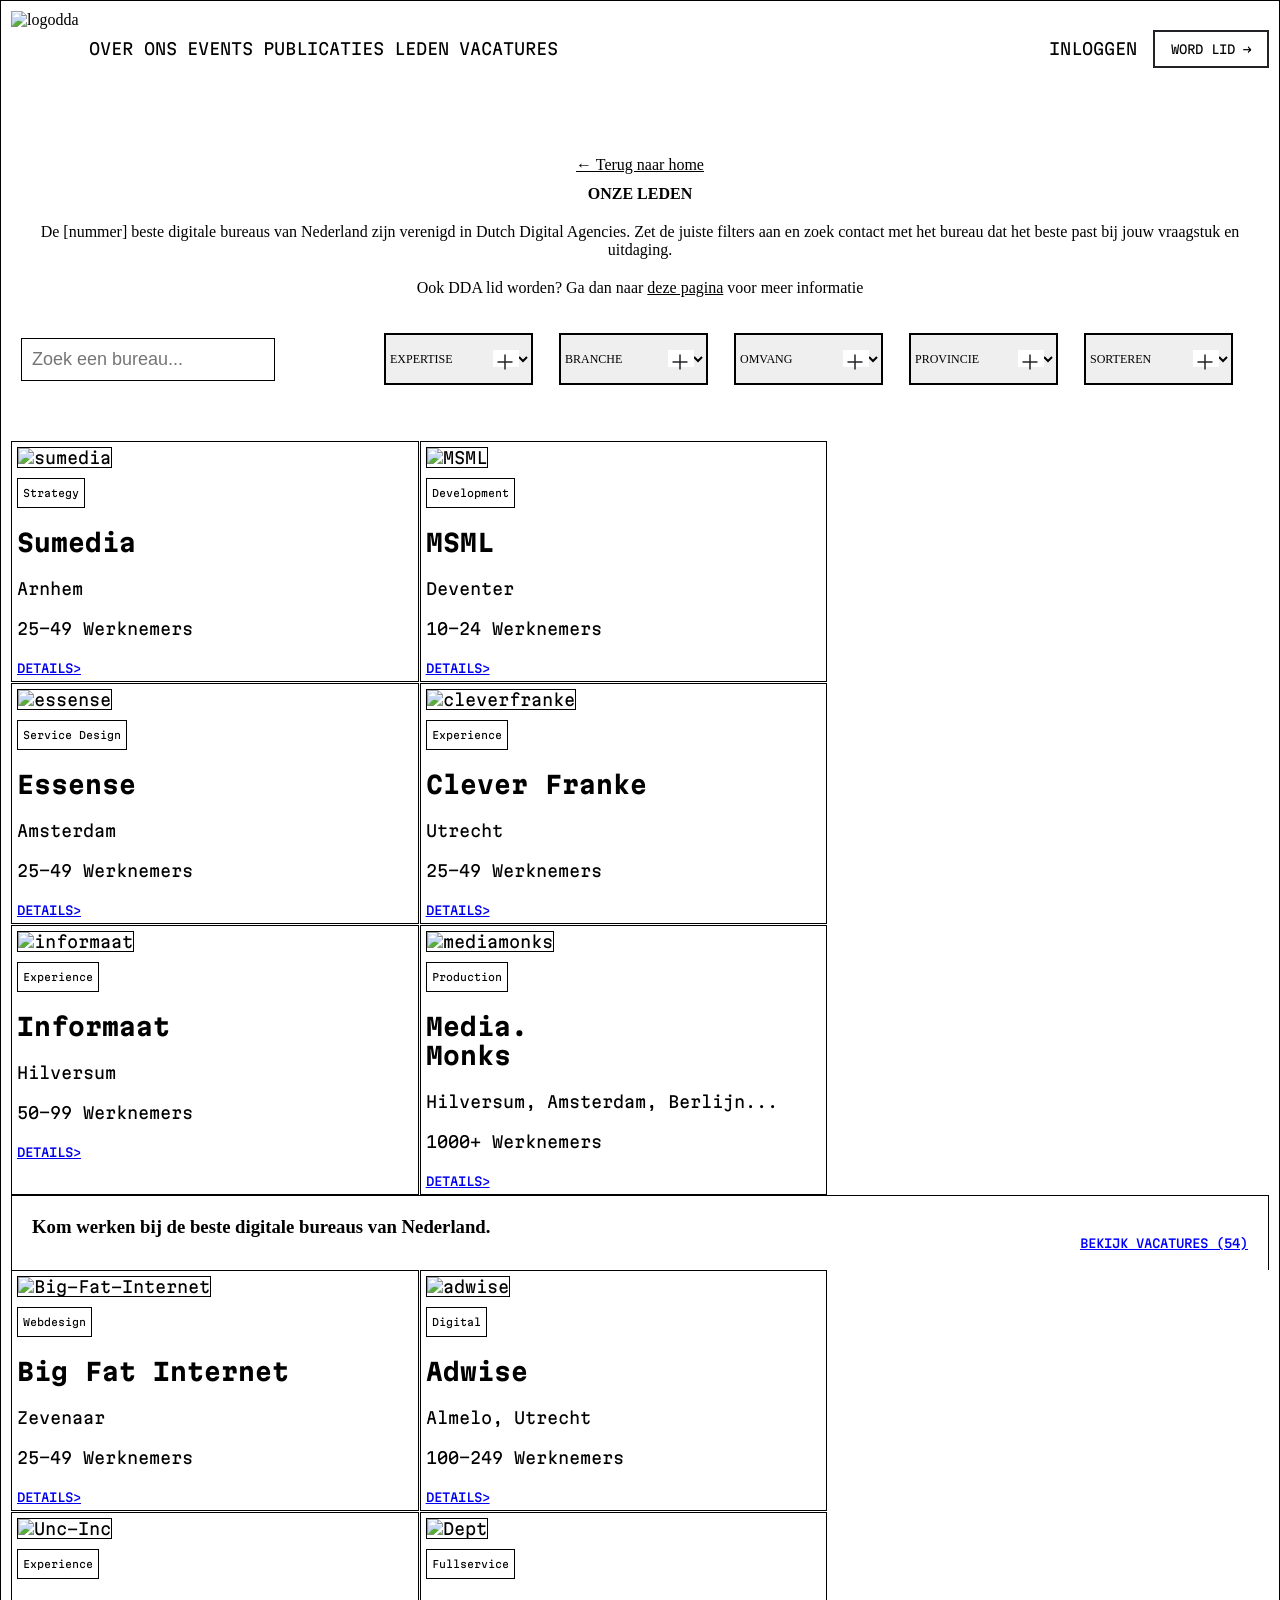
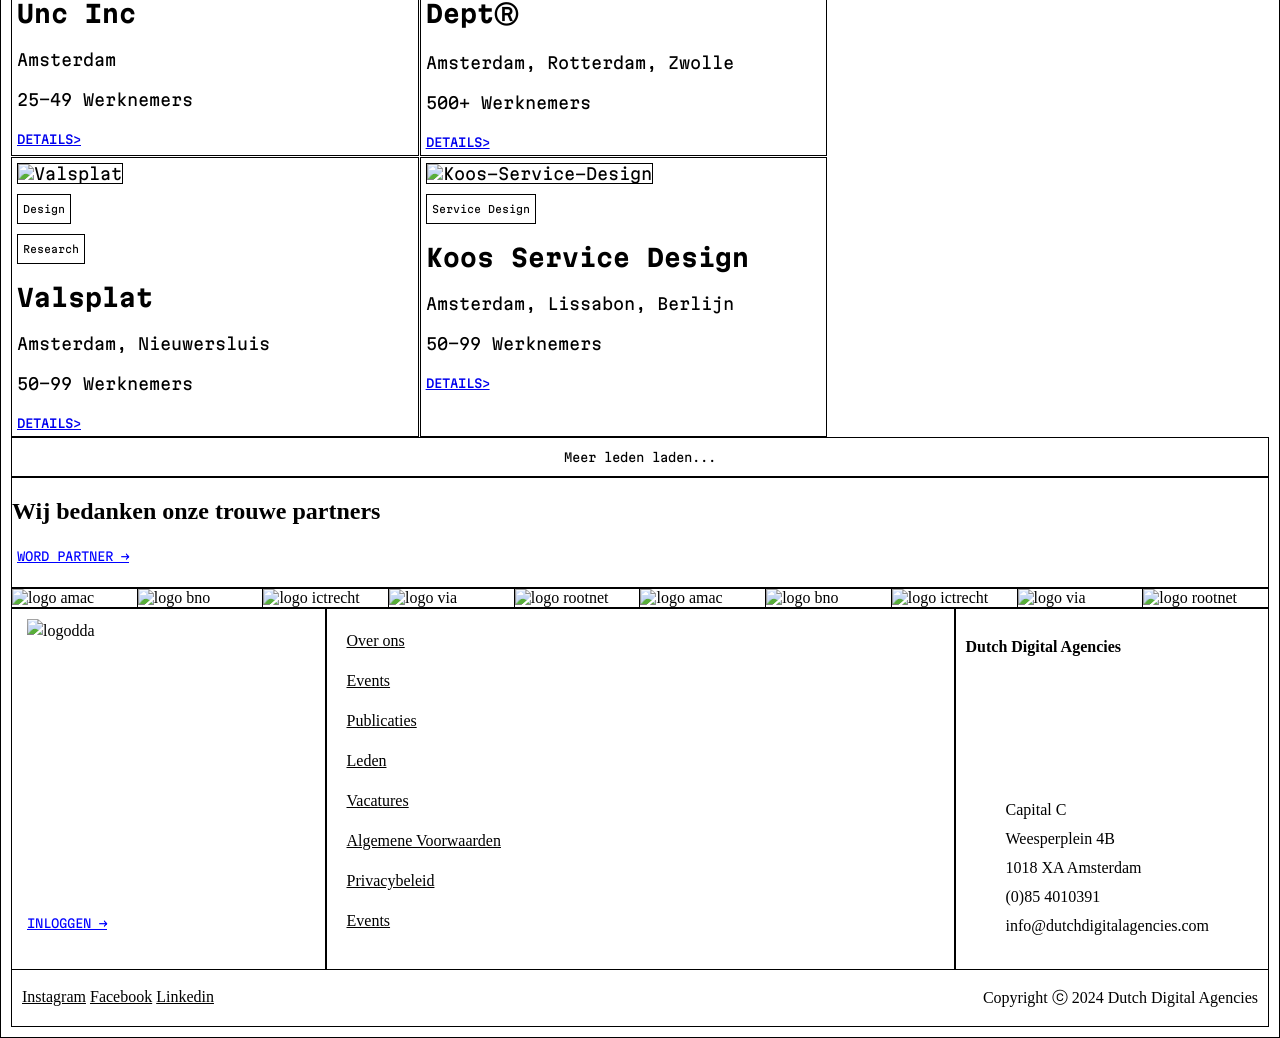
==== index.html @ 11b19205 "alles overzetten" ====
<!DOCTYPE html>
<html lang="nl">
    <head>
        <meta charset="UTF-8">
        <meta name="viewport" content="width=device-width, initial-scale=1.0">
        <title>Look and Feel</title>
        <link rel="preconnect" href="https://fonts.googleapis.com">
        <link rel="preconnect" href="https://fonts.gstatic.com" crossorigin>
        <link href="https://fonts.googleapis.com/css2?family=Archivo:ital,wght@0,100..900;1,100..900&display=swap" rel="stylesheet">    
        <link rel="preconnect" href="https://fonts.googleapis.com">
        <link rel="preconnect" href="https://fonts.gstatic.com" crossorigin>
        <link href="https://fonts.googleapis.com/css2?family=Archivo:ital,wght@0,100..900;1,100..900&family=Martian+Mono:wght@100..800&display=swap" rel="stylesheet">
        <link rel="stylesheet" href="https://renzowille.github.io/look-and-feel-styleguide/dda.css">
        <link rel="stylesheet" href="styles.css">
        <script src="script.js" defer></script>
    </head>
    <body>
        
    <header>
        <nav class="topnav">
            <img src="logodda.png" alt="logodda">
                
                <!-- Navigation links for desktop -->
            <div class="nav-links">
                <a href="#Over-ons">Over ons</a>
                <a href="#Events">Events</a>
                <a href="#Publicaties">Publicaties</a>
                <a class="active" href="#Leden">Leden</a>
                <a href="#Vacatures">Vacatures</a>
            </div>
        
                <!-- Right-side links for desktop -->
            <div class="right-links">
                <a href="#Inloggen">Inloggen</a>
                <button href="detail.html">Word lid &#8594;</button>
            </div>
        
                <!-- Hamburger icon for mobile -->
            <div class="hamburger" id="hamburger">
                &#9776; <!-- Hamburger icon -->
            </div>
        
                <!-- Mobile menu: all links (nav-links and right-links combined) -->
            <div class="mobile-menu" id="mobile-menu">
                <a href="#Over-ons">Over ons</a>
                <a href="#Events">Events</a>
                <a href="#Publicaties">Publicaties</a>
                <a class="active" href="#Leden">Leden</a>
                <a href="#Vacatures">Vacatures</a>
                <a href="#Inloggen">Inloggen</a>
                <a href="detail.html">Word lid</a>
            </div>
        </nav>
    </header>
                
    <header class="hero">
        <a href="Home" class="home">← Terug naar home</a>
        <h1>ONZE LEDEN</h1>
        <p>De [nummer] beste digitale bureaus van Nederland zijn verenigd in Dutch Digital Agencies. Zet de juiste filters aan en zoek contact met het bureau dat het beste past bij jouw vraagstuk en uitdaging.</p>
        <p>Ook DDA lid worden? Ga dan naar <a href="Word-lid">deze pagina</a> voor meer informatie</p>
    </header>

    <form class="filter">
      <input type="text" id="search-input" placeholder="Zoek een bureau..." onkeyup="filterItems()">
      <ul id="items-list">
        <li>
          <select class="filter-element">
            <option value="">Expertise</option>
            <option value="Design">Design</option>
            <option value="Research">Research</option>
            <option value="Research">Service Design</option>
            <option value="Research">Strategy</option>
            <option value="Research">HR</option>
            <option value="Research">Development</option>
            <option value="Research">Experience</option>
          </select>
          <span class="plus-sign">
            <svg width="24" height="24" viewBox="0 0 24 24" fill="none" xmlns="http://www.w3.org/2000/svg">
              <path d="M12 4.5L12 19.5" stroke="#222226" stroke-width="1.5" stroke-miterlimit="4.62023" stroke-linejoin="round"/>
              <path d="M19.5 12L4.5 12" stroke="#222226" stroke-width="1.5" stroke-miterlimit="4.62023" stroke-linejoin="round"/>
            </svg>
          </span>
        </li>


        <li>
          <select class="filter-element">
            <option value="">Branche</option>
            <option value="Design">Design</option>
            <option value="Research">Research</option>
          </select>
          <span class="plus-sign">
            <svg width="24" height="24" viewBox="0 0 24 24" fill="none" xmlns="http://www.w3.org/2000/svg">
              <path d="M12 4.5L12 19.5" stroke="#222226" stroke-width="1.5" stroke-miterlimit="4.62023" stroke-linejoin="round"/>
              <path d="M19.5 12L4.5 12" stroke="#222226" stroke-width="1.5" stroke-miterlimit="4.62023" stroke-linejoin="round"/>
            </svg>
          </span>
        </li>

          <li>
            <select class="filter-element">
              <option value="">Omvang</option>
              <option value="Design">Design</option>
              <option value="Research">Research</option>
            </select>
            <span class="plus-sign">
              <svg width="24" height="24" viewBox="0 0 24 24" fill="none" xmlns="http://www.w3.org/2000/svg">
                <path d="M12 4.5L12 19.5" stroke="#222226" stroke-width="1.5" stroke-miterlimit="4.62023" stroke-linejoin="round"/>
                <path d="M19.5 12L4.5 12" stroke="#222226" stroke-width="1.5" stroke-miterlimit="4.62023" stroke-linejoin="round"/>
              </svg>
            </span>
          </li>

          <li>
            <select class="filter-element">
              <option value="">Provincie</option>
              <option value="Design">Design</option>
              <option value="Research">Research</option>
            </select>
            <span class="plus-sign">
              <svg width="24" height="24" viewBox="0 0 24 24" fill="none" xmlns="http://www.w3.org/2000/svg">
                <path d="M12 4.5L12 19.5" stroke="#222226" stroke-width="1.5" stroke-miterlimit="4.62023" stroke-linejoin="round"/>
                <path d="M19.5 12L4.5 12" stroke="#222226" stroke-width="1.5" stroke-miterlimit="4.62023" stroke-linejoin="round"/>
              </svg>
            </span>
          </li>

          <li>
            <select class="filter-element">
              <option value="">Sorteren</option>
              <option value="Design">Design</option>
              <option value="Research">Research</option>
            </select>
            <span class="plus-sign">
              <svg width="24" height="24" viewBox="0 0 24 24" fill="none" xmlns="http://www.w3.org/2000/svg">
                <path d="M12 4.5L12 19.5" stroke="#222226" stroke-width="1.5" stroke-miterlimit="4.62023" stroke-linejoin="round"/>
                <path d="M19.5 12L4.5 12" stroke="#222226" stroke-width="1.5" stroke-miterlimit="4.62023" stroke-linejoin="round"/>
              </svg>
            </span>
          </li>
      </ul>
  </form>

        <section class="block-container">
            <article class="block">
                <img src="sumedia.png" alt="sumedia">
                <p class="strategy">Strategy</p>
                <h2>Sumedia</h2>
                <p>Arnhem</p>
                <p>25-49 Werknemers</p>
                <a href="Sumedia">Details></a>
            </article>

            <article class="block">
                <img src="msml.png" alt="MSML">
                <p class="strategy">Development</p>
                <h2>MSML</h2>
                <p>Deventer</p>
                <p>10-24 Werknemers</p>
                <a href="MSML">Details></a>
            </article>

            <article class="block">
                <img src="essense.png" alt="essense">
                <p class="strategy">Service Design</p>
                <h2>Essense</h2>
                <p>Amsterdam</p>
                <p>25-49 Werknemers</p>
                <a href="Essense">Details></a>
            </article>

            <article class="block">
                <img src="cleverfranke.png" alt="cleverfranke">
                <p class="strategy">Experience</p>
                <h2>Clever Franke</h2>
                <p>Utrecht</p>
                <p>25-49 Werknemers</p>
                <a href="CleverFranke">Details></a>
            </article>

            <article class="block">
                <img src="informaat.png" alt="informaat">
                <p class="strategy">Experience</p>
                <h2>Informaat</h2>
                <p>Hilversum</p>
                <p>50-99 Werknemers</p>
                <a href="Informaat">Details></a>
            </article>

            <article class="block">
                <img src="mediamonks.png" alt="mediamonks">
                <p class="strategy">Production</p>
                <h2>Media.<br>Monks</h2>
                <p>Hilversum, Amsterdam, Berlijn...</p>
                <p>1000+ Werknemers</p>
                <a href="Media.Monks">Details></a>
            </article>
        </section>

        <section class="vacatureblok">
            <h3>Kom werken bij de beste digitale bureaus van Nederland.</h3>
            <a class="vacaturelink" href="#Vacatures">Bekijk vacatures (54)</a>
        </section>    

        <section class="block-container">
            <article class="block">
                <img src="bfinternet.png" alt="Big-Fat-Internet">
                <p class="strategy">Webdesign</p>
                <h2>Big Fat Internet</h2>
                <p>Zevenaar</p>
                <p>25-49 Werknemers</p>
                <a href="Big-Fat-Internet">Details></a>
            </article>

            <article class="block">
                <img src="adwise.png" alt="adwise">
                <p class="strategy">Digital</p>
                <h2>Adwise</h2>
                <p>Almelo, Utrecht</p>
                <p>100-249 Werknemers</p>
                <a href="Adwise">Details></a>
            </article>

            <article class="block">
                <img src="uncinc.png" alt="Unc-Inc">
                <p class="strategy">Experience</p>
                <h2>Unc Inc</h2>
                <p>Amsterdam</p>
                <p>25-49 Werknemers</p>
                <a href="Unc-Inc">Details></a>
            </article>

            <article class="block">
                <img src="dept.png" alt="Dept">
                <p class="strategy">Fullservice</p>
                <h2>DeptⓇ</h2>
                <p>Amsterdam, Rotterdam, Zwolle</p>
                <p>500+ Werknemers</p>
                <a href="Dept">Details></a>
            </article>

            <article class="block">
                <img src="valsplat.png" alt="Valsplat">
                <p class="strategy">Design</p>
                <p class="strategy">Research</p>
                <h2>Valsplat</h2>
                <p>Amsterdam, Nieuwersluis</p>
                <p>50-99 Werknemers</p>
                <a href="Valsplat">Details></a>
            </article>

            <article class="block">
                <img src="ksdesign.png" alt="Koos-Service-Design">
                <p class="strategy">Service Design</p>
                <h2>Koos Service Design</h2>
                <p>Amsterdam, Lissabon, Berlijn</p>
                <p>50-99 Werknemers</p>
                <a href="Koos-Service-Design">Details></a>
            </article>
        </section>
        
        <section class="laden">
            <p>Meer leden laden...</p>
        </section>

        <section class="partners">
            <h2>Wij bedanken onze trouwe partners</h2>
            <a class=partnerworden href="#Partner-worden">Word partner →</a>
        </section>

        <article class="partner-carousel">
            <img src="amac.png" alt="logo amac">
            <img src="bno.png" alt="logo bno">
            <img src="ictrecht.png" alt="logo ictrecht">
            <img src="via.png" alt="logo via">
            <img src="rootnet.png" alt="logo rootnet">
            <img src="amac.png" alt="logo amac">
            <img src="bno.png" alt="logo bno">
            <img src="ictrecht.png" alt="logo ictrecht">
            <img src="via.png" alt="logo via">
            <img src="rootnet.png" alt="logo rootnet">
        </article>

        <footer>
            <div class="footer-inloggen">
                <img src="logodda.png" alt="logodda">
                <a href="Inloggen">Inloggen →</a>
            </div>

            <div class="footer-links">
                <ul>
                    <li><a href="#Over-ons">Over ons</a></li>
                    <li><a href="#Events">Events</a></li>
                    <li><a href="#Publicaties">Publicaties</a></li>
                    <li><a href="#Leden">Leden</a></li>
                    <li><a href="#Vacatures">Vacatures</a></li>
                    <li><a href="#Algemene-voorwaarden">Algemene Voorwaarden</a></li>
                    <li><a href="#Privacybeleid">Privacybeleid</a></li>
                    <li><a href="#Events">Events</a></li>
                </ul>
            </div>

            <div class="footer-info">
                <strong><p>Dutch Digital Agencies</p></strong>
                <ul>
                  <li>Capital C</li>
                  <li>Weesperplein 4B</li>
                  <li>1018 XA Amsterdam</li>
                  <li>(0)85 4010391</li>
                  <li><a>info@dutchdigitalagencies.com</a></li>
                </ul>
            </div>
        </footer>

        <section class="footer-2">
            <div class="socials">
                <a>Instagram</a>
                <a>Facebook</a>
                <a>Linkedin</a>
            </div>

            <div class="copyright">
                <p>Copyright ⓒ 2024 Dutch Digital Agencies</p>
            </div>
        </section>

    </body>

</html>
---- styles.css ----
body {
    padding: 5px; 
    border: 1px solid black;
    margin: 0 auto;
    max-width: 97%;
}

@media (min-width: 1024px) {
    body {
        max-width: 100%;
        padding: 10px;
        p {
            font-size: 16px; 
        }
    }
}
  
  .topnav {
    display: flex;
    align-items: center; 
    justify-content: space-between; 
    flex-wrap: wrap; 
    padding-bottom: 50px;
}

.topnav img {
    height: 75px; 
    width: auto; 
}

.nav-links, .right-links {
    display: flex; 
    align-items: center;
    
}

.topnav a {
    margin-left: 10px; 
    text-decoration: none; 
    color: black; 
    font-family: 'Martian Mono';
    font-size: var(--font-size-links);
    font-weight: var(--standard-font-weight);
    text-transform: uppercase;

}

.right-links {
    margin-left: auto;
    display: flex;
    gap: 16px;

    button{
        display: flex;
        align-items: center;
        justify-content: center;
        font-size: 12px;
        font-family: "Martian Mono";
        text-transform: uppercase;
        gap: 12px;
        padding: 10px 16px 10px 16px;
        border: 2px solid #222226;
        background-color: white;
    }
}

.hamburger {
    display: none; 
    font-size: 30px; 
    cursor: pointer; 
    margin-left: auto; 
    border: 1px solid black;
}

.mobile-menu {
    display: none; 
}

@media (max-width: 768px) {
    .topnav {
        flex-direction: row; 
        justify-content: space-between; 
        padding-bottom: 30px;
    }

    .nav-links,
    .right-links {
        display: none; 
    }

    .hamburger {
        display: block; 
    }

    .mobile-menu {
        flex-direction: column; 
        width: 100%; 
        text-align: left; 
        background-color: #f8f8f8; 
        padding: 10px 0; 
        display: none; 
    }

    .mobile-menu.active {
        display: flex; 
    }

    .mobile-menu a {
        padding: 10px; 
        text-decoration: none; 
        color: black; 
        display: block; 
        border-bottom: 1px solid #ddd; 
    }
}

.hero{
    text-align: center;
    h1 {
        font-size: var(--font-size-l); /* Kleinere schermen */
    }

    p {
        font-size: var(--font-size-paragraph);
        margin: 0 auto;
        padding: 10px; 
    }

    a {
        font-size: var(--font-size-paragraph);
        color: black;
    }
}

@media (min-width: 768px) {
    .hero{
        padding-top: 20px;
        h1 {
            font-size: var(--font-size-xxl); /* Grotere schermen */
        }
        p {
            font-size: var(--font-size-paragraph);
        }
    }
}

  .filter {
    display: flex;
    align-items: center;
    justify-content: space-between; /* Items verdeeld over de volledige breedte */
    flex-wrap: wrap; /* Laat de items wrappen indien nodig */
    margin-bottom: 20px;
    padding: 10px;
}

@media (max-width: 768px) {
    .filter {
        flex-direction: column; /* Zet de filter items onder elkaar */
        justify-content: center; /* Centreer items horizontaal */
        align-items: center; /* Centreer items verticaal */
        padding: 10px;
    }

    .filter ul {
        justify-content: center; /* Centreer de lijst met filters */
        width: 100%; /* Laat de lijst de volledige breedte gebruiken */
        text-align: center; /* Zorg ervoor dat de tekst ook gecentreerd is */
    }

    .filter li {
        margin-right: 0; /* Verwijder eventuele marges tussen de filter items */
        margin-bottom: 10px; /* Voeg een kleine marge aan de onderkant toe */
        text-align: center; /* Centreer de tekst in elke filter */
    }

    #search-input {
        width: 100%; /* Zorg ervoor dat de zoekbalk de volledige breedte heeft */
        margin-bottom: 10px; /* Voeg wat ruimte onder de zoekbalk toe */
        text-align: center;
        }
}


.filter #search-input {
    flex-wrap: wrap;
    padding: 10px;
    font-size: 18px;
    margin-bottom: 10px;
    border: 1px solid black;
    max-width: 90%;
  
}

.filter ul {
    display: flex;
    list-style-type: none;
    padding: 0;
    margin: 0;
    margin-left: auto; 
    flex-wrap: wrap;

    @media (min-width: 768px) {
        padding: 8px;
        flex: 1 1 1 100% ;
    }

    li {
        padding: 10px 20px;
        margin-right: 10px;
        margin-bottom: 10px;
        cursor: pointer;
        white-space: nowrap;
        position: relative;
        @media (min-width: 768px) {
            padding: 8px;
        }
    }

    .plus-sign{
      position: absolute;
      right: 22px;
      top: 25px;
      padding-right: 10px;
      height: 25%;
      width: 10%;
      background: white;
      pointer-events: none;
    }
}

.filter-element{
  border: 2px solid black;
  font-size: 12px;
  text-transform: uppercase;
  font-family: var(--secondary-font);
  height: 52px;
  width: 149px;
}

.block-container {
    display: flex;
    flex-direction: column; /* Standaard verticale richting */
    max-width: 97%;
    gap: 16px; /* Ruimte tussen blokken */
    font-family: "Martian Mono";

    .block {
        border: 1px solid black;
        padding: 5px;
        width: 100%; /* Blok neemt 100% van de containerbreedte in */
    }

    img {
        width: 100%; /* Afbeelding schaalt met het blok mee */
        height: auto;
        margin: 0;
        border: 1px solid black;
    }

    .strategy {
        border: 1px solid black;
        padding: 2px 5px;
        max-width: fit-content;
        display: flex;
        flex-direction: row; /* Items horizontaal */
        align-items: center; /* Verticaal centreren */
        flex-wrap: nowrap;
        font-size: 10px;
        font-family: 'Martian Mono';
    }

    P {
        font-size: var(--font-size-paragraph);
        font-family: var(--main-font);
        font-weight: var(--regular-font-weight);
        line-height: 24px;
        letter-spacing: var(--letter-spacing-main);
    }

    a {
        font-family: 'Martian Mono';
        font-size: 12px;
        font-weight: 500;
        text-transform: uppercase;
    }
    
}

/* Media query voor grotere schermen */
@media (min-width: 1024px) {
    .block-container {
        flex-direction: row; /* Horizontale richting */
        flex-wrap: wrap; /* Laat blokken wrappen als nodig */
        gap: 1px; /* Ruimte tussen de blokken */
    }

    .block {
        flex: 1 1 1 calc(33.33% - 1px); /* Elk blok neemt 1/3 van de breedte, rekening houdend met gap */
        max-width: calc(32.5% - 1px); /* Maximale breedte aangepast aan gap */
    }

    img {
        width: 100%; /* Afbeeldingen schalen met de container */
        height: auto;
        padding: 0; /* Geen extra padding rond afbeeldingen */
    }
}

.vacatureblok {
    display: flex;
    flex-direction: column; /* Standaard voor kleinere schermen */
    padding: 20px;
    border-left: 1px solid #000000;
    border-right: 1px solid black;
    border-top: 1px solid black;
    max-width: 97%;

    h3{
        margin: 0; 
        flex: 1; 
    }
}

@media (min-width: 1024px) {
    .vacatureblok {
        flex-direction: row; /* Horizontaal op grotere schermen */
        justify-content: space-between;
    }
}

.vacaturelink {
    padding-top: 20px;
    white-space: nowrap; 
    color: blue;
    font-family: 'Martian Mono';
    font-size: 12px;
    font-weight: 500;
    text-transform: uppercase;

    @media (min-width: 1024px) {
        margin-left: 20px; 
    }
}

.laden{
    border-top: 1px solid black;
    border-left: 1px solid black;
    border-right: 1px solid black;
    border-bottom: 0.5px solid black;
    max-width: 100%;

    p{
        text-align: center;
        font-family: 'Martian Mono';
        font-size: 12px;
        margin: 1em;
    }
}

.partners{
    border-top: 0.5px solid black;
    border-left: 1px solid black;
    border-right: 1px solid black;
    border-bottom: 0.5px solid black;

    a {
        display: block;
        margin-top: 2em;
        margin-bottom: 2em;
        text-decoration: underline;
        color: blue;
        font-family: 'martian mono';
        font-size: 12px;
        font-weight: 400;
        text-transform: uppercase;
        padding-left: 5px;
    }

}

.partner-carousel {
    display: flex;
    flex-wrap: wrap; /* Laat items wrappen naar een nieuwe rij */
    border-top: 0.5px solid black;
    border-right: 1px solid black;
    gap: 0; /* Geen extra ruimte tussen items (optioneel, afhankelijk van design) */

    img {
        flex: 1 1 calc(20% - 1px); /* Elk item neemt 20% van de breedte minus borders */
        max-width: calc(20% - 1px); /* Voorkom dat ze breder worden */
        border-left: 1px solid black;
        border-bottom: 1px solid black;
    }

    @media (min-width: 1024px) {
        .partner-carousel {
            flex-wrap: nowrap; /* Geen wrapping: alle items in één rij */
        }
    
        img {
            flex: 1 1 calc(10% - 1px); /* Elk item neemt 10% van de breedte */
            max-width: calc(10% - 1px); /* Zorg ervoor dat breedte niet overschrijdt */
        }
    }
}

footer{
    display: grid;
    font-size: var(--font-size-paragraph);
    font-family: var(--main-font);
    font-weight: var(--regular-font-weight);
    line-height: 24px;
    letter-spacing: var(--letter-spacing-main);

    img{
        display: block;
        height: 75px;
        width: auto;
        padding-left: 5px;

    }
}

.footer-inloggen{
    padding-top: 10px;
    border-right: 1px solid black;
    border-left: 1px solid black;
    border-bottom: 1px solid black;

    a {
        display: block;
        margin-top: 2em;
        margin-bottom: 2em;
        text-decoration: underline;
        color: blue;
        font-family: 'martian mono';
        font-size: 12px;
        font-weight: 400;
        text-transform: uppercase;
        padding-left: 5px;
    }
}

.footer-links{
    border-left: 1px solid black;
    border-right: 1px solid black;
    border-bottom: 1px solid black;

    ul{
        list-style-type: none;
        padding: 0; 
        margin: 10px;
        text-align: left;
    }

    li{
        margin-bottom: 1em;
    }

    a{
        color: black;
    }
}

.footer-info {
    border-left: 1px solid black;
    border-right: 1px solid black;
    border-bottom: 1px solid black;
    padding-left: 5px;
    text-decoration: none;
    text-align: left;
}

.footer-info li {
    list-style-type: none; /* Verwijdert bullet points */
    margin: 5px 0;
}


@media (min-width: 1024px) {
    footer {
        display: grid;
        grid-template-columns: 1fr 2fr 1fr; /* Drie kolommen */
        grid-gap: 0px; /* Ruimte tussen kolommen */
        align-items: stretch; /* Zorg dat alle kolommen even hoog zijn */
        width: 100%;
    }

    .footer-inloggen img {
        width: 100px; 
        height: auto; 
        padding-left: 5px;
    }

    .footer-inloggen,
    .footer-links,
    .footer-info {
        display: flex; /* Flex voor de inhoud binnenin */
        flex-direction: column; /* Zorg dat de inhoud netjes gestapeld is */
        justify-content: space-between; /* Optioneel: inhoud uitspreiden */
        border: 1px solid black; /* Behoud de borders */
        padding: 10px; /* Ruimte binnenin de kolommen */
    }
}

.footer-2{
    display: flex;
    border-left: 1px solid black;
    border-right: 1px solid black;
    border-bottom: 1px solid black;
    font-size: var(--font-size-paragraph);
    font-family: var(--main-font);
    font-weight: var(--regular-font-weight);
    line-height: 24px;
    letter-spacing: var(--letter-spacing-main);
}

.socials{
    padding-top: 15px;
    padding-left: 10px;

    a{
        text-decoration: underline;
    }
}

.copyright{
    margin-left: auto;
    padding-right: 10px;

    p{
        font-size: 16px;
    }
}
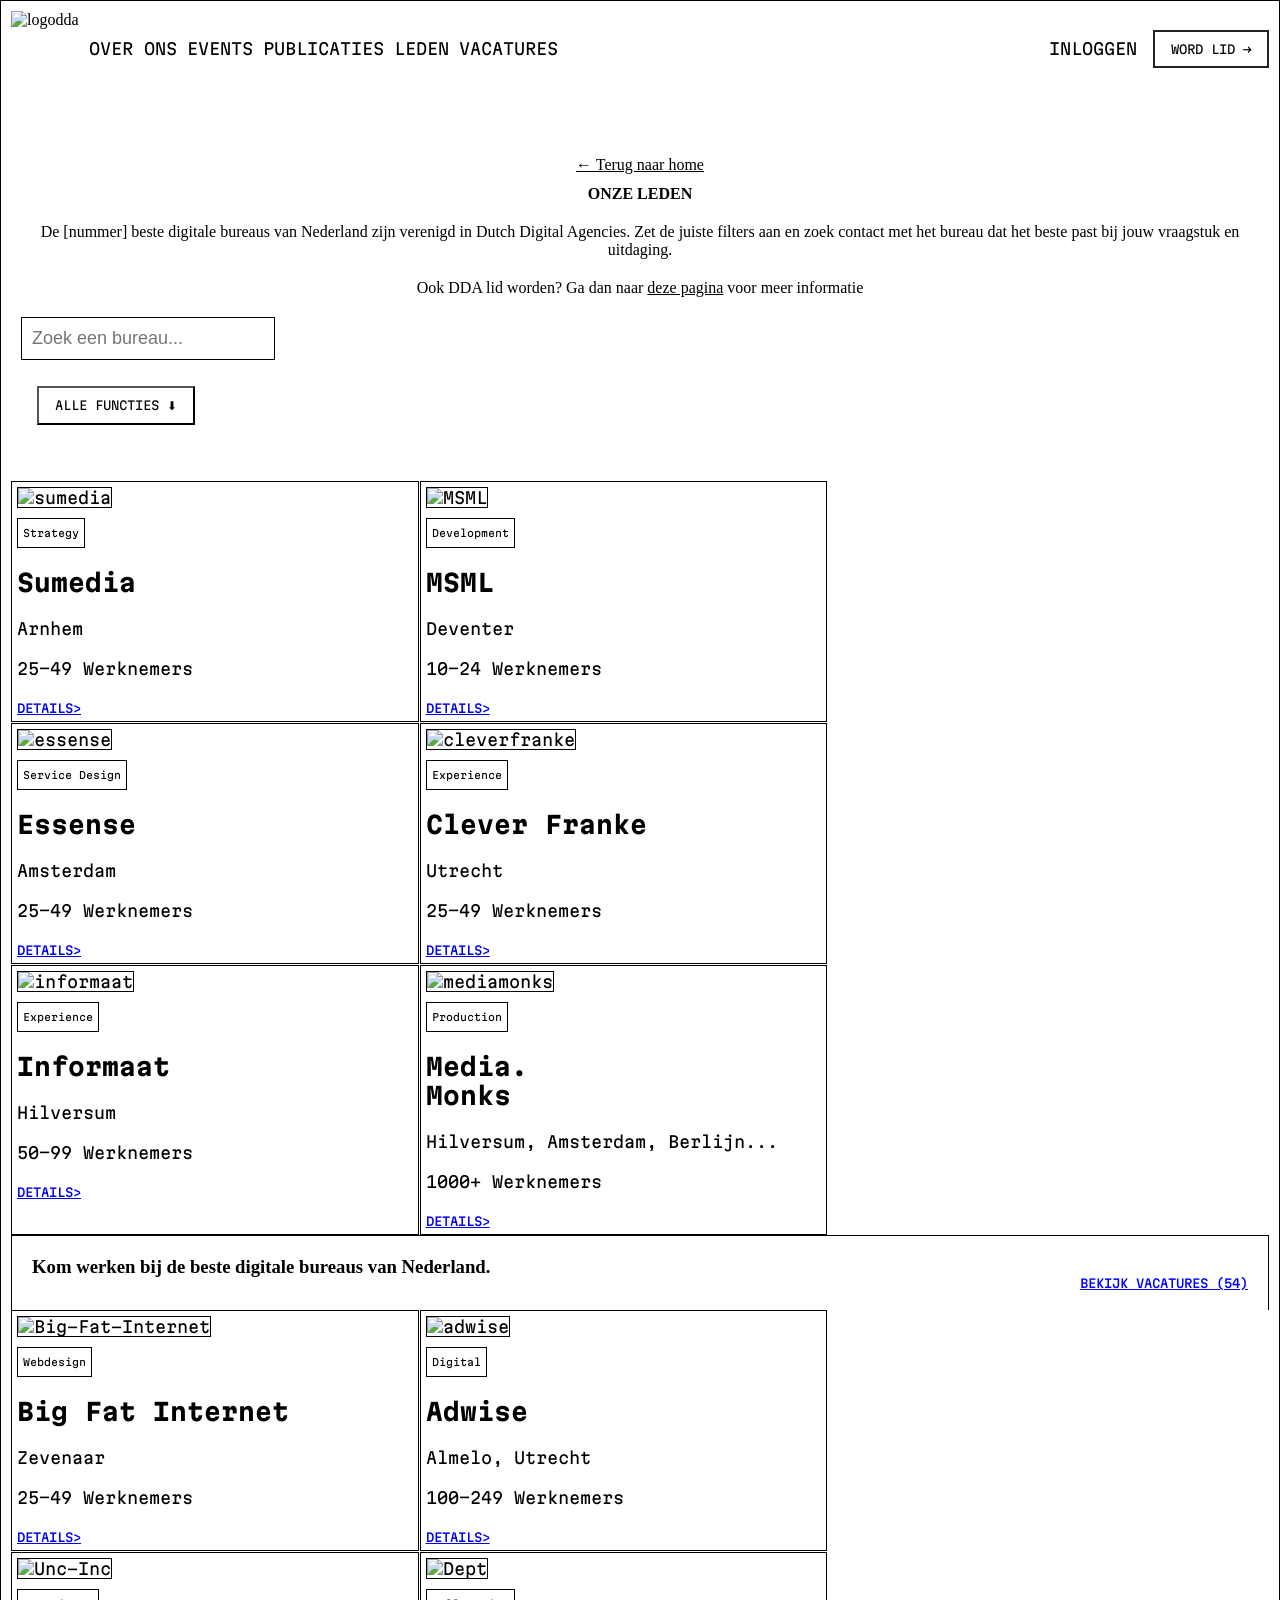
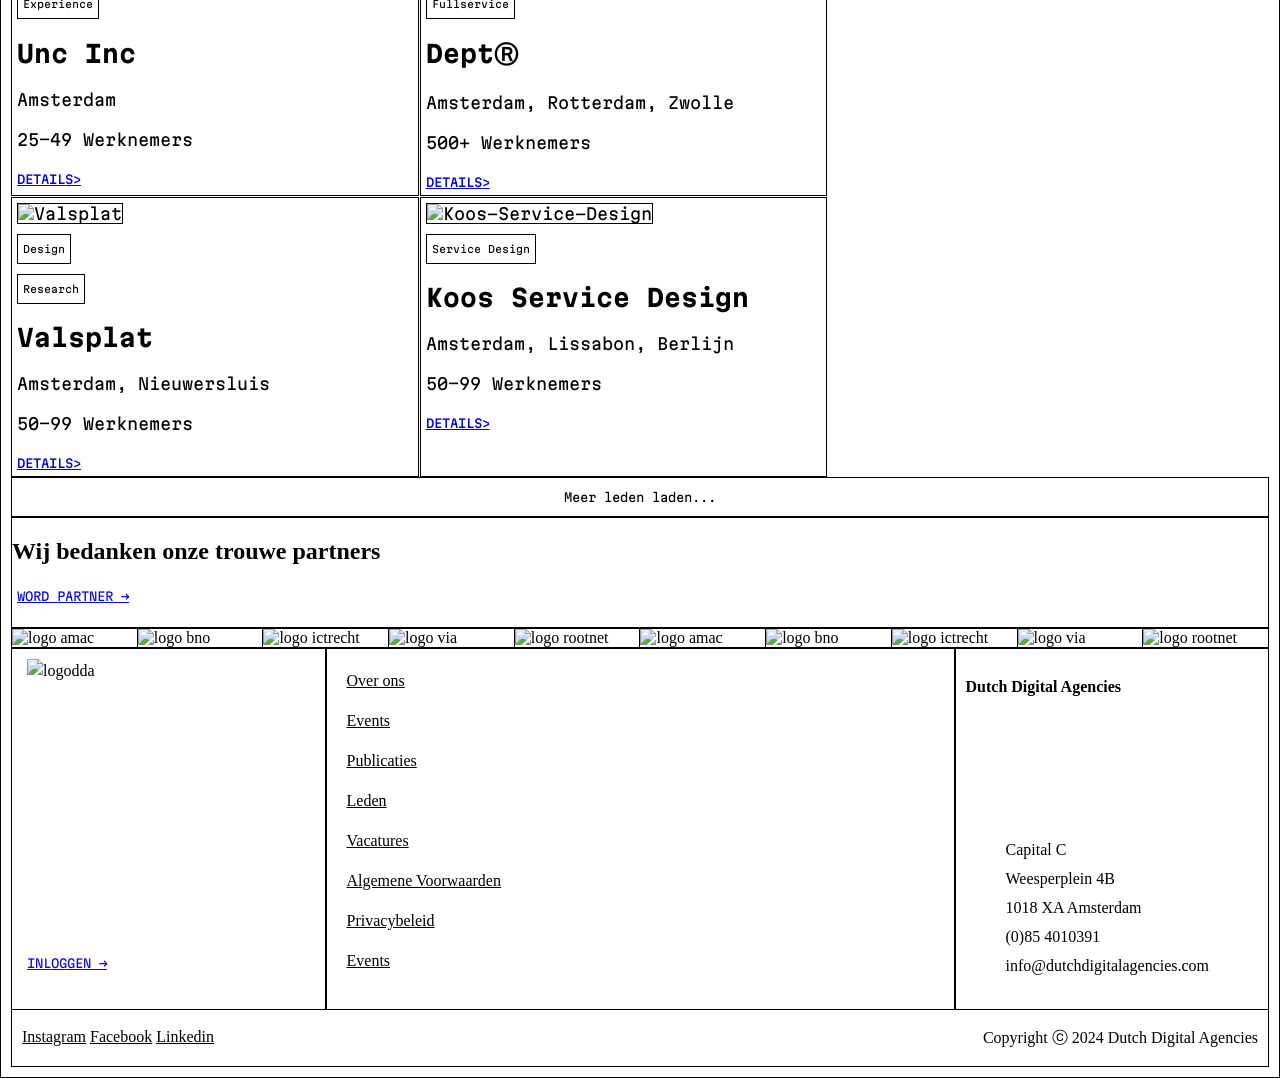
==== commit b82c119d: "fixes #2" ====
--- a/index.html
+++ b/index.html
@@ -1,68 +1,78 @@
 <!DOCTYPE html>
 <html lang="nl">
-    <head>
-        <meta charset="UTF-8">
-        <meta name="viewport" content="width=device-width, initial-scale=1.0">
-        <title>Look and Feel</title>
-        <link rel="preconnect" href="https://fonts.googleapis.com">
-        <link rel="preconnect" href="https://fonts.gstatic.com" crossorigin>
-        <link href="https://fonts.googleapis.com/css2?family=Archivo:ital,wght@0,100..900;1,100..900&display=swap" rel="stylesheet">    
-        <link rel="preconnect" href="https://fonts.googleapis.com">
-        <link rel="preconnect" href="https://fonts.gstatic.com" crossorigin>
-        <link href="https://fonts.googleapis.com/css2?family=Archivo:ital,wght@0,100..900;1,100..900&family=Martian+Mono:wght@100..800&display=swap" rel="stylesheet">
-        <link rel="stylesheet" href="https://renzowille.github.io/look-and-feel-styleguide/dda.css">
-        <link rel="stylesheet" href="styles.css">
-        <script src="script.js" defer></script>
-    </head>
-    <body>
-        
-    <header>
-        <nav class="topnav">
-            <img src="logodda.png" alt="logodda">
-                
-                <!-- Navigation links for desktop -->
-            <div class="nav-links">
-                <a href="#Over-ons">Over ons</a>
-                <a href="#Events">Events</a>
-                <a href="#Publicaties">Publicaties</a>
-                <a class="active" href="#Leden">Leden</a>
-                <a href="#Vacatures">Vacatures</a>
-            </div>
-        
-                <!-- Right-side links for desktop -->
-            <div class="right-links">
-                <a href="#Inloggen">Inloggen</a>
-                <button href="detail.html">Word lid &#8594;</button>
-            </div>
-        
-                <!-- Hamburger icon for mobile -->
-            <div class="hamburger" id="hamburger">
-                &#9776; <!-- Hamburger icon -->
-            </div>
-        
-                <!-- Mobile menu: all links (nav-links and right-links combined) -->
-            <div class="mobile-menu" id="mobile-menu">
-                <a href="#Over-ons">Over ons</a>
-                <a href="#Events">Events</a>
-                <a href="#Publicaties">Publicaties</a>
-                <a class="active" href="#Leden">Leden</a>
-                <a href="#Vacatures">Vacatures</a>
-                <a href="#Inloggen">Inloggen</a>
-                <a href="detail.html">Word lid</a>
-            </div>
-        </nav>
-    </header>
-                
-    <header class="hero">
-        <a href="Home" class="home">← Terug naar home</a>
-        <h1>ONZE LEDEN</h1>
-        <p>De [nummer] beste digitale bureaus van Nederland zijn verenigd in Dutch Digital Agencies. Zet de juiste filters aan en zoek contact met het bureau dat het beste past bij jouw vraagstuk en uitdaging.</p>
-        <p>Ook DDA lid worden? Ga dan naar <a href="Word-lid">deze pagina</a> voor meer informatie</p>
-    </header>
-
-    <form class="filter">
-      <input type="text" id="search-input" placeholder="Zoek een bureau..." onkeyup="filterItems()">
+
+<head>
+  <meta charset="UTF-8">
+  <meta name="viewport" content="width=device-width, initial-scale=1.0">
+  <title>Look and Feel</title>
+  <link rel="preconnect" href="https://fonts.googleapis.com">
+  <link rel="preconnect" href="https://fonts.gstatic.com" crossorigin>
+  <link href="https://fonts.googleapis.com/css2?family=Archivo:ital,wght@0,100..900;1,100..900&display=swap"
+    rel="stylesheet">
+  <link rel="preconnect" href="https://fonts.googleapis.com">
+  <link rel="preconnect" href="https://fonts.gstatic.com" crossorigin>
+  <link
+    href="https://fonts.googleapis.com/css2?family=Archivo:ital,wght@0,100..900;1,100..900&family=Martian+Mono:wght@100..800&display=swap"
+    rel="stylesheet">
+  <link rel="stylesheet" href="https://renzowille.github.io/look-and-feel-styleguide/dda.css">
+  <link rel="stylesheet" href="styles.css">
+  <script src="script.js" defer></script>
+</head>
+
+<body>
+
+  <header>
+    <nav class="topnav">
+      <img src="logodda.png" alt="logodda">
+
+      <!-- Navigation links for desktop -->
+      <div class="nav-links">
+        <a href="#Over-ons">Over ons</a>
+        <a href="#Events">Events</a>
+        <a href="#Publicaties">Publicaties</a>
+        <a class="active" href="#Leden">Leden</a>
+        <a href="#Vacatures">Vacatures</a>
+      </div>
+
+      <!-- Right-side links for desktop -->
+      <div class="right-links">
+        <a href="#Inloggen">Inloggen</a>
+        <button href="detail.html">Word lid &#8594;</button>
+      </div>
+
+      <!-- Hamburger icon for mobile -->
+      <div class="hamburger" id="hamburger">
+        &#9776; <!-- Hamburger icon -->
+      </div>
+
+      <!-- Mobile menu: all links (nav-links and right-links combined) -->
+      <div class="mobile-menu" id="mobile-menu">
+        <a href="#Over-ons">Over ons</a>
+        <a href="#Events">Events</a>
+        <a href="#Publicaties">Publicaties</a>
+        <a class="active" href="#Leden">Leden</a>
+        <a href="#Vacatures">Vacatures</a>
+        <a href="#Inloggen">Inloggen</a>
+        <a href="detail.html">Word lid</a>
+      </div>
+    </nav>
+  </header>
+
+  <header class="hero">
+    <a href="Home" class="home">← Terug naar home</a>
+    <h1>ONZE LEDEN</h1>
+    <p>De [nummer] beste digitale bureaus van Nederland zijn verenigd in Dutch Digital Agencies. Zet de juiste filters
+      aan en zoek contact met het bureau dat het beste past bij jouw vraagstuk en uitdaging.</p>
+    <p>Ook DDA lid worden? Ga dan naar <a href="Word-lid">deze pagina</a> voor meer informatie</p>
+  </header>
+
+  <form class="filter">
+    <input type="text" id="search-input" placeholder="Zoek een bureau..." onkeyup="filterItems()">
+    <div class="functionscontainer">
       <ul id="items-list">
+        <li class="allfunctions">
+          <button id="allfunctionstoggle">Alle functies ⬇</button>
+        </li>
         <li>
           <select class="filter-element">
             <option value="">Expertise</option>
@@ -74,10 +84,13 @@
             <option value="Research">Development</option>
             <option value="Research">Experience</option>
           </select>
-          <span class="plus-sign">
-            <svg width="24" height="24" viewBox="0 0 24 24" fill="none" xmlns="http://www.w3.org/2000/svg">
-              <path d="M12 4.5L12 19.5" stroke="#222226" stroke-width="1.5" stroke-miterlimit="4.62023" stroke-linejoin="round"/>
-              <path d="M19.5 12L4.5 12" stroke="#222226" stroke-width="1.5" stroke-miterlimit="4.62023" stroke-linejoin="round"/>
+
+          <span class="plus-sign">
+            <svg width="24" height="24" viewBox="0 0 24 24" fill="none" xmlns="http://www.w3.org/2000/svg">
+              <path d="M12 4.5L12 19.5" stroke="#222226" stroke-width="1.5" stroke-miterlimit="4.62023"
+                stroke-linejoin="round" />
+              <path d="M19.5 12L4.5 12" stroke="#222226" stroke-width="1.5" stroke-miterlimit="4.62023"
+                stroke-linejoin="round" />
             </svg>
           </span>
         </li>
@@ -91,239 +104,250 @@
           </select>
           <span class="plus-sign">
             <svg width="24" height="24" viewBox="0 0 24 24" fill="none" xmlns="http://www.w3.org/2000/svg">
-              <path d="M12 4.5L12 19.5" stroke="#222226" stroke-width="1.5" stroke-miterlimit="4.62023" stroke-linejoin="round"/>
-              <path d="M19.5 12L4.5 12" stroke="#222226" stroke-width="1.5" stroke-miterlimit="4.62023" stroke-linejoin="round"/>
-            </svg>
-          </span>
-        </li>
-
-          <li>
-            <select class="filter-element">
-              <option value="">Omvang</option>
-              <option value="Design">Design</option>
-              <option value="Research">Research</option>
-            </select>
-            <span class="plus-sign">
-              <svg width="24" height="24" viewBox="0 0 24 24" fill="none" xmlns="http://www.w3.org/2000/svg">
-                <path d="M12 4.5L12 19.5" stroke="#222226" stroke-width="1.5" stroke-miterlimit="4.62023" stroke-linejoin="round"/>
-                <path d="M19.5 12L4.5 12" stroke="#222226" stroke-width="1.5" stroke-miterlimit="4.62023" stroke-linejoin="round"/>
-              </svg>
-            </span>
-          </li>
-
-          <li>
-            <select class="filter-element">
-              <option value="">Provincie</option>
-              <option value="Design">Design</option>
-              <option value="Research">Research</option>
-            </select>
-            <span class="plus-sign">
-              <svg width="24" height="24" viewBox="0 0 24 24" fill="none" xmlns="http://www.w3.org/2000/svg">
-                <path d="M12 4.5L12 19.5" stroke="#222226" stroke-width="1.5" stroke-miterlimit="4.62023" stroke-linejoin="round"/>
-                <path d="M19.5 12L4.5 12" stroke="#222226" stroke-width="1.5" stroke-miterlimit="4.62023" stroke-linejoin="round"/>
-              </svg>
-            </span>
-          </li>
-
-          <li>
-            <select class="filter-element">
-              <option value="">Sorteren</option>
-              <option value="Design">Design</option>
-              <option value="Research">Research</option>
-            </select>
-            <span class="plus-sign">
-              <svg width="24" height="24" viewBox="0 0 24 24" fill="none" xmlns="http://www.w3.org/2000/svg">
-                <path d="M12 4.5L12 19.5" stroke="#222226" stroke-width="1.5" stroke-miterlimit="4.62023" stroke-linejoin="round"/>
-                <path d="M19.5 12L4.5 12" stroke="#222226" stroke-width="1.5" stroke-miterlimit="4.62023" stroke-linejoin="round"/>
-              </svg>
-            </span>
-          </li>
+              <path d="M12 4.5L12 19.5" stroke="#222226" stroke-width="1.5" stroke-miterlimit="4.62023"
+                stroke-linejoin="round" />
+              <path d="M19.5 12L4.5 12" stroke="#222226" stroke-width="1.5" stroke-miterlimit="4.62023"
+                stroke-linejoin="round" />
+            </svg>
+          </span>
+        </li>
+
+        <li>
+          <select class="filter-element">
+            <option value="">Omvang</option>
+            <option value="Design">Design</option>
+            <option value="Research">Research</option>
+          </select>
+          <span class="plus-sign">
+            <svg width="24" height="24" viewBox="0 0 24 24" fill="none" xmlns="http://www.w3.org/2000/svg">
+              <path d="M12 4.5L12 19.5" stroke="#222226" stroke-width="1.5" stroke-miterlimit="4.62023"
+                stroke-linejoin="round" />
+              <path d="M19.5 12L4.5 12" stroke="#222226" stroke-width="1.5" stroke-miterlimit="4.62023"
+                stroke-linejoin="round" />
+            </svg>
+          </span>
+        </li>
+
+        <li>
+          <select class="filter-element">
+            <option value="">Provincie</option>
+            <option value="Design">Design</option>
+            <option value="Research">Research</option>
+          </select>
+          <span class="plus-sign">
+            <svg width="24" height="24" viewBox="0 0 24 24" fill="none" xmlns="http://www.w3.org/2000/svg">
+              <path d="M12 4.5L12 19.5" stroke="#222226" stroke-width="1.5" stroke-miterlimit="4.62023"
+                stroke-linejoin="round" />
+              <path d="M19.5 12L4.5 12" stroke="#222226" stroke-width="1.5" stroke-miterlimit="4.62023"
+                stroke-linejoin="round" />
+            </svg>
+          </span>
+        </li>
+
+        <li>
+          <select class="filter-element">
+            <option value="">Sorteren</option>
+            <option value="Design">Design</option>
+            <option value="Research">Research</option>
+          </select>
+          <span class="plus-sign">
+            <svg width="24" height="24" viewBox="0 0 24 24" fill="none" xmlns="http://www.w3.org/2000/svg">
+              <path d="M12 4.5L12 19.5" stroke="#222226" stroke-width="1.5" stroke-miterlimit="4.62023"
+                stroke-linejoin="round" />
+              <path d="M19.5 12L4.5 12" stroke="#222226" stroke-width="1.5" stroke-miterlimit="4.62023"
+                stroke-linejoin="round" />
+            </svg>
+          </span>
+        </li>
       </ul>
+    </div>
   </form>
 
-        <section class="block-container">
-            <article class="block">
-                <img src="sumedia.png" alt="sumedia">
-                <p class="strategy">Strategy</p>
-                <h2>Sumedia</h2>
-                <p>Arnhem</p>
-                <p>25-49 Werknemers</p>
-                <a href="Sumedia">Details></a>
-            </article>
-
-            <article class="block">
-                <img src="msml.png" alt="MSML">
-                <p class="strategy">Development</p>
-                <h2>MSML</h2>
-                <p>Deventer</p>
-                <p>10-24 Werknemers</p>
-                <a href="MSML">Details></a>
-            </article>
-
-            <article class="block">
-                <img src="essense.png" alt="essense">
-                <p class="strategy">Service Design</p>
-                <h2>Essense</h2>
-                <p>Amsterdam</p>
-                <p>25-49 Werknemers</p>
-                <a href="Essense">Details></a>
-            </article>
-
-            <article class="block">
-                <img src="cleverfranke.png" alt="cleverfranke">
-                <p class="strategy">Experience</p>
-                <h2>Clever Franke</h2>
-                <p>Utrecht</p>
-                <p>25-49 Werknemers</p>
-                <a href="CleverFranke">Details></a>
-            </article>
-
-            <article class="block">
-                <img src="informaat.png" alt="informaat">
-                <p class="strategy">Experience</p>
-                <h2>Informaat</h2>
-                <p>Hilversum</p>
-                <p>50-99 Werknemers</p>
-                <a href="Informaat">Details></a>
-            </article>
-
-            <article class="block">
-                <img src="mediamonks.png" alt="mediamonks">
-                <p class="strategy">Production</p>
-                <h2>Media.<br>Monks</h2>
-                <p>Hilversum, Amsterdam, Berlijn...</p>
-                <p>1000+ Werknemers</p>
-                <a href="Media.Monks">Details></a>
-            </article>
-        </section>
-
-        <section class="vacatureblok">
-            <h3>Kom werken bij de beste digitale bureaus van Nederland.</h3>
-            <a class="vacaturelink" href="#Vacatures">Bekijk vacatures (54)</a>
-        </section>    
-
-        <section class="block-container">
-            <article class="block">
-                <img src="bfinternet.png" alt="Big-Fat-Internet">
-                <p class="strategy">Webdesign</p>
-                <h2>Big Fat Internet</h2>
-                <p>Zevenaar</p>
-                <p>25-49 Werknemers</p>
-                <a href="Big-Fat-Internet">Details></a>
-            </article>
-
-            <article class="block">
-                <img src="adwise.png" alt="adwise">
-                <p class="strategy">Digital</p>
-                <h2>Adwise</h2>
-                <p>Almelo, Utrecht</p>
-                <p>100-249 Werknemers</p>
-                <a href="Adwise">Details></a>
-            </article>
-
-            <article class="block">
-                <img src="uncinc.png" alt="Unc-Inc">
-                <p class="strategy">Experience</p>
-                <h2>Unc Inc</h2>
-                <p>Amsterdam</p>
-                <p>25-49 Werknemers</p>
-                <a href="Unc-Inc">Details></a>
-            </article>
-
-            <article class="block">
-                <img src="dept.png" alt="Dept">
-                <p class="strategy">Fullservice</p>
-                <h2>DeptⓇ</h2>
-                <p>Amsterdam, Rotterdam, Zwolle</p>
-                <p>500+ Werknemers</p>
-                <a href="Dept">Details></a>
-            </article>
-
-            <article class="block">
-                <img src="valsplat.png" alt="Valsplat">
-                <p class="strategy">Design</p>
-                <p class="strategy">Research</p>
-                <h2>Valsplat</h2>
-                <p>Amsterdam, Nieuwersluis</p>
-                <p>50-99 Werknemers</p>
-                <a href="Valsplat">Details></a>
-            </article>
-
-            <article class="block">
-                <img src="ksdesign.png" alt="Koos-Service-Design">
-                <p class="strategy">Service Design</p>
-                <h2>Koos Service Design</h2>
-                <p>Amsterdam, Lissabon, Berlijn</p>
-                <p>50-99 Werknemers</p>
-                <a href="Koos-Service-Design">Details></a>
-            </article>
-        </section>
-        
-        <section class="laden">
-            <p>Meer leden laden...</p>
-        </section>
-
-        <section class="partners">
-            <h2>Wij bedanken onze trouwe partners</h2>
-            <a class=partnerworden href="#Partner-worden">Word partner →</a>
-        </section>
-
-        <article class="partner-carousel">
-            <img src="amac.png" alt="logo amac">
-            <img src="bno.png" alt="logo bno">
-            <img src="ictrecht.png" alt="logo ictrecht">
-            <img src="via.png" alt="logo via">
-            <img src="rootnet.png" alt="logo rootnet">
-            <img src="amac.png" alt="logo amac">
-            <img src="bno.png" alt="logo bno">
-            <img src="ictrecht.png" alt="logo ictrecht">
-            <img src="via.png" alt="logo via">
-            <img src="rootnet.png" alt="logo rootnet">
-        </article>
-
-        <footer>
-            <div class="footer-inloggen">
-                <img src="logodda.png" alt="logodda">
-                <a href="Inloggen">Inloggen →</a>
-            </div>
-
-            <div class="footer-links">
-                <ul>
-                    <li><a href="#Over-ons">Over ons</a></li>
-                    <li><a href="#Events">Events</a></li>
-                    <li><a href="#Publicaties">Publicaties</a></li>
-                    <li><a href="#Leden">Leden</a></li>
-                    <li><a href="#Vacatures">Vacatures</a></li>
-                    <li><a href="#Algemene-voorwaarden">Algemene Voorwaarden</a></li>
-                    <li><a href="#Privacybeleid">Privacybeleid</a></li>
-                    <li><a href="#Events">Events</a></li>
-                </ul>
-            </div>
-
-            <div class="footer-info">
-                <strong><p>Dutch Digital Agencies</p></strong>
-                <ul>
-                  <li>Capital C</li>
-                  <li>Weesperplein 4B</li>
-                  <li>1018 XA Amsterdam</li>
-                  <li>(0)85 4010391</li>
-                  <li><a>info@dutchdigitalagencies.com</a></li>
-                </ul>
-            </div>
-        </footer>
-
-        <section class="footer-2">
-            <div class="socials">
-                <a>Instagram</a>
-                <a>Facebook</a>
-                <a>Linkedin</a>
-            </div>
-
-            <div class="copyright">
-                <p>Copyright ⓒ 2024 Dutch Digital Agencies</p>
-            </div>
-        </section>
-
-    </body>
+  <section class="block-container">
+    <article class="block">
+      <img src="sumedia.png" alt="sumedia">
+      <p class="strategy">Strategy</p>
+      <h2>Sumedia</h2>
+      <p>Arnhem</p>
+      <p>25-49 Werknemers</p>
+      <a href="Sumedia">Details></a>
+    </article>
+
+    <article class="block">
+      <img src="msml.png" alt="MSML">
+      <p class="strategy">Development</p>
+      <h2>MSML</h2>
+      <p>Deventer</p>
+      <p>10-24 Werknemers</p>
+      <a href="MSML">Details></a>
+    </article>
+
+    <article class="block">
+      <img src="essense.png" alt="essense">
+      <p class="strategy">Service Design</p>
+      <h2>Essense</h2>
+      <p>Amsterdam</p>
+      <p>25-49 Werknemers</p>
+      <a href="Essense">Details></a>
+    </article>
+
+    <article class="block">
+      <img src="cleverfranke.png" alt="cleverfranke">
+      <p class="strategy">Experience</p>
+      <h2>Clever Franke</h2>
+      <p>Utrecht</p>
+      <p>25-49 Werknemers</p>
+      <a href="CleverFranke">Details></a>
+    </article>
+
+    <article class="block">
+      <img src="informaat.png" alt="informaat">
+      <p class="strategy">Experience</p>
+      <h2>Informaat</h2>
+      <p>Hilversum</p>
+      <p>50-99 Werknemers</p>
+      <a href="Informaat">Details></a>
+    </article>
+
+    <article class="block">
+      <img src="mediamonks.png" alt="mediamonks">
+      <p class="strategy">Production</p>
+      <h2>Media.<br>Monks</h2>
+      <p>Hilversum, Amsterdam, Berlijn...</p>
+      <p>1000+ Werknemers</p>
+      <a href="Media.Monks">Details></a>
+    </article>
+  </section>
+
+  <section class="vacatureblok">
+    <h3>Kom werken bij de beste digitale bureaus van Nederland.</h3>
+    <a class="vacaturelink" href="#Vacatures">Bekijk vacatures (54)</a>
+  </section>
+
+  <section class="block-container">
+    <article class="block">
+      <img src="bfinternet.png" alt="Big-Fat-Internet">
+      <p class="strategy">Webdesign</p>
+      <h2>Big Fat Internet</h2>
+      <p>Zevenaar</p>
+      <p>25-49 Werknemers</p>
+      <a href="Big-Fat-Internet">Details></a>
+    </article>
+
+    <article class="block">
+      <img src="adwise.png" alt="adwise">
+      <p class="strategy">Digital</p>
+      <h2>Adwise</h2>
+      <p>Almelo, Utrecht</p>
+      <p>100-249 Werknemers</p>
+      <a href="Adwise">Details></a>
+    </article>
+
+    <article class="block">
+      <img src="uncinc.png" alt="Unc-Inc">
+      <p class="strategy">Experience</p>
+      <h2>Unc Inc</h2>
+      <p>Amsterdam</p>
+      <p>25-49 Werknemers</p>
+      <a href="Unc-Inc">Details></a>
+    </article>
+
+    <article class="block">
+      <img src="dept.png" alt="Dept">
+      <p class="strategy">Fullservice</p>
+      <h2>DeptⓇ</h2>
+      <p>Amsterdam, Rotterdam, Zwolle</p>
+      <p>500+ Werknemers</p>
+      <a href="Dept">Details></a>
+    </article>
+
+    <article class="block">
+      <img src="valsplat.png" alt="Valsplat">
+      <p class="strategy">Design</p>
+      <p class="strategy">Research</p>
+      <h2>Valsplat</h2>
+      <p>Amsterdam, Nieuwersluis</p>
+      <p>50-99 Werknemers</p>
+      <a href="Valsplat">Details></a>
+    </article>
+
+    <article class="block">
+      <img src="ksdesign.png" alt="Koos-Service-Design">
+      <p class="strategy">Service Design</p>
+      <h2>Koos Service Design</h2>
+      <p>Amsterdam, Lissabon, Berlijn</p>
+      <p>50-99 Werknemers</p>
+      <a href="Koos-Service-Design">Details></a>
+    </article>
+  </section>
+
+  <section class="laden">
+    <p>Meer leden laden...</p>
+  </section>
+
+  <section class="partners">
+    <h2>Wij bedanken onze trouwe partners</h2>
+    <a class=partnerworden href="#Partner-worden">Word partner →</a>
+  </section>
+
+  <article class="partner-carousel">
+    <img src="amac.png" alt="logo amac">
+    <img src="bno.png" alt="logo bno">
+    <img src="ictrecht.png" alt="logo ictrecht">
+    <img src="via.png" alt="logo via">
+    <img src="rootnet.png" alt="logo rootnet">
+    <img src="amac.png" alt="logo amac">
+    <img src="bno.png" alt="logo bno">
+    <img src="ictrecht.png" alt="logo ictrecht">
+    <img src="via.png" alt="logo via">
+    <img src="rootnet.png" alt="logo rootnet">
+  </article>
+
+  <footer>
+    <div class="footer-inloggen">
+      <img src="logodda.png" alt="logodda">
+      <a href="Inloggen">Inloggen →</a>
+    </div>
+
+    <div class="footer-links">
+      <ul>
+        <li><a href="#Over-ons">Over ons</a></li>
+        <li><a href="#Events">Events</a></li>
+        <li><a href="#Publicaties">Publicaties</a></li>
+        <li><a href="#Leden">Leden</a></li>
+        <li><a href="#Vacatures">Vacatures</a></li>
+        <li><a href="#Algemene-voorwaarden">Algemene Voorwaarden</a></li>
+        <li><a href="#Privacybeleid">Privacybeleid</a></li>
+        <li><a href="#Events">Events</a></li>
+      </ul>
+    </div>
+
+    <div class="footer-info">
+      <strong>
+        <p>Dutch Digital Agencies</p>
+      </strong>
+      <ul>
+        <li>Capital C</li>
+        <li>Weesperplein 4B</li>
+        <li>1018 XA Amsterdam</li>
+        <li>(0)85 4010391</li>
+        <li><a>info@dutchdigitalagencies.com</a></li>
+      </ul>
+    </div>
+  </footer>
+
+  <section class="footer-2">
+    <div class="socials">
+      <a>Instagram</a>
+      <a>Facebook</a>
+      <a>Linkedin</a>
+    </div>
+
+    <div class="copyright">
+      <p>Copyright ⓒ 2024 Dutch Digital Agencies</p>
+    </div>
+  </section>
+
+</body>
 
 </html>
--- a/styles.css
+++ b/styles.css
@@ -145,41 +145,38 @@
 }
 
   .filter {
-    display: flex;
-    align-items: center;
-    justify-content: space-between; /* Items verdeeld over de volledige breedte */
-    flex-wrap: wrap; /* Laat de items wrappen indien nodig */
     margin-bottom: 20px;
     padding: 10px;
-}
-
-@media (max-width: 768px) {
-    .filter {
-        flex-direction: column; /* Zet de filter items onder elkaar */
-        justify-content: center; /* Centreer items horizontaal */
-        align-items: center; /* Centreer items verticaal */
-        padding: 10px;
-    }
-
-    .filter ul {
-        justify-content: center; /* Centreer de lijst met filters */
-        width: 100%; /* Laat de lijst de volledige breedte gebruiken */
-        text-align: center; /* Zorg ervoor dat de tekst ook gecentreerd is */
-    }
-
-    .filter li {
-        margin-right: 0; /* Verwijder eventuele marges tussen de filter items */
-        margin-bottom: 10px; /* Voeg een kleine marge aan de onderkant toe */
-        text-align: center; /* Centreer de tekst in elke filter */
-    }
-
-    #search-input {
-        width: 100%; /* Zorg ervoor dat de zoekbalk de volledige breedte heeft */
-        margin-bottom: 10px; /* Voeg wat ruimte onder de zoekbalk toe */
-        text-align: center;
-        }
-}
-
+
+    button{
+        display: flex;
+        align-items: center;
+        justify-content: center;
+        font-size: 12px;
+        font-family: "Martian Mono";
+        text-transform: uppercase;
+        gap: 12px;
+        padding: 10px 16px 10px 16px;
+        background-color: white;
+        
+    }
+
+    /* li {
+        overflow: hidden;
+        max-height: 100px;
+        transition: max-height .45s ease;
+    } */
+}
+
+#items-list:not(.functionsVisible) {
+    li:not(.allfunctions) {
+        display: none;
+    }
+}
+
+.functionscontainer {
+    overflow: auto;
+}
 
 .filter #search-input {
     flex-wrap: wrap;
@@ -197,7 +194,7 @@
     padding: 0;
     margin: 0;
     margin-left: auto; 
-    flex-wrap: wrap;
+    flex-wrap: nowrap;
 
     @media (min-width: 768px) {
         padding: 8px;
@@ -226,15 +223,6 @@
       background: white;
       pointer-events: none;
     }
-}
-
-.filter-element{
-  border: 2px solid black;
-  font-size: 12px;
-  text-transform: uppercase;
-  font-family: var(--secondary-font);
-  height: 52px;
-  width: 149px;
 }
 
 .block-container {
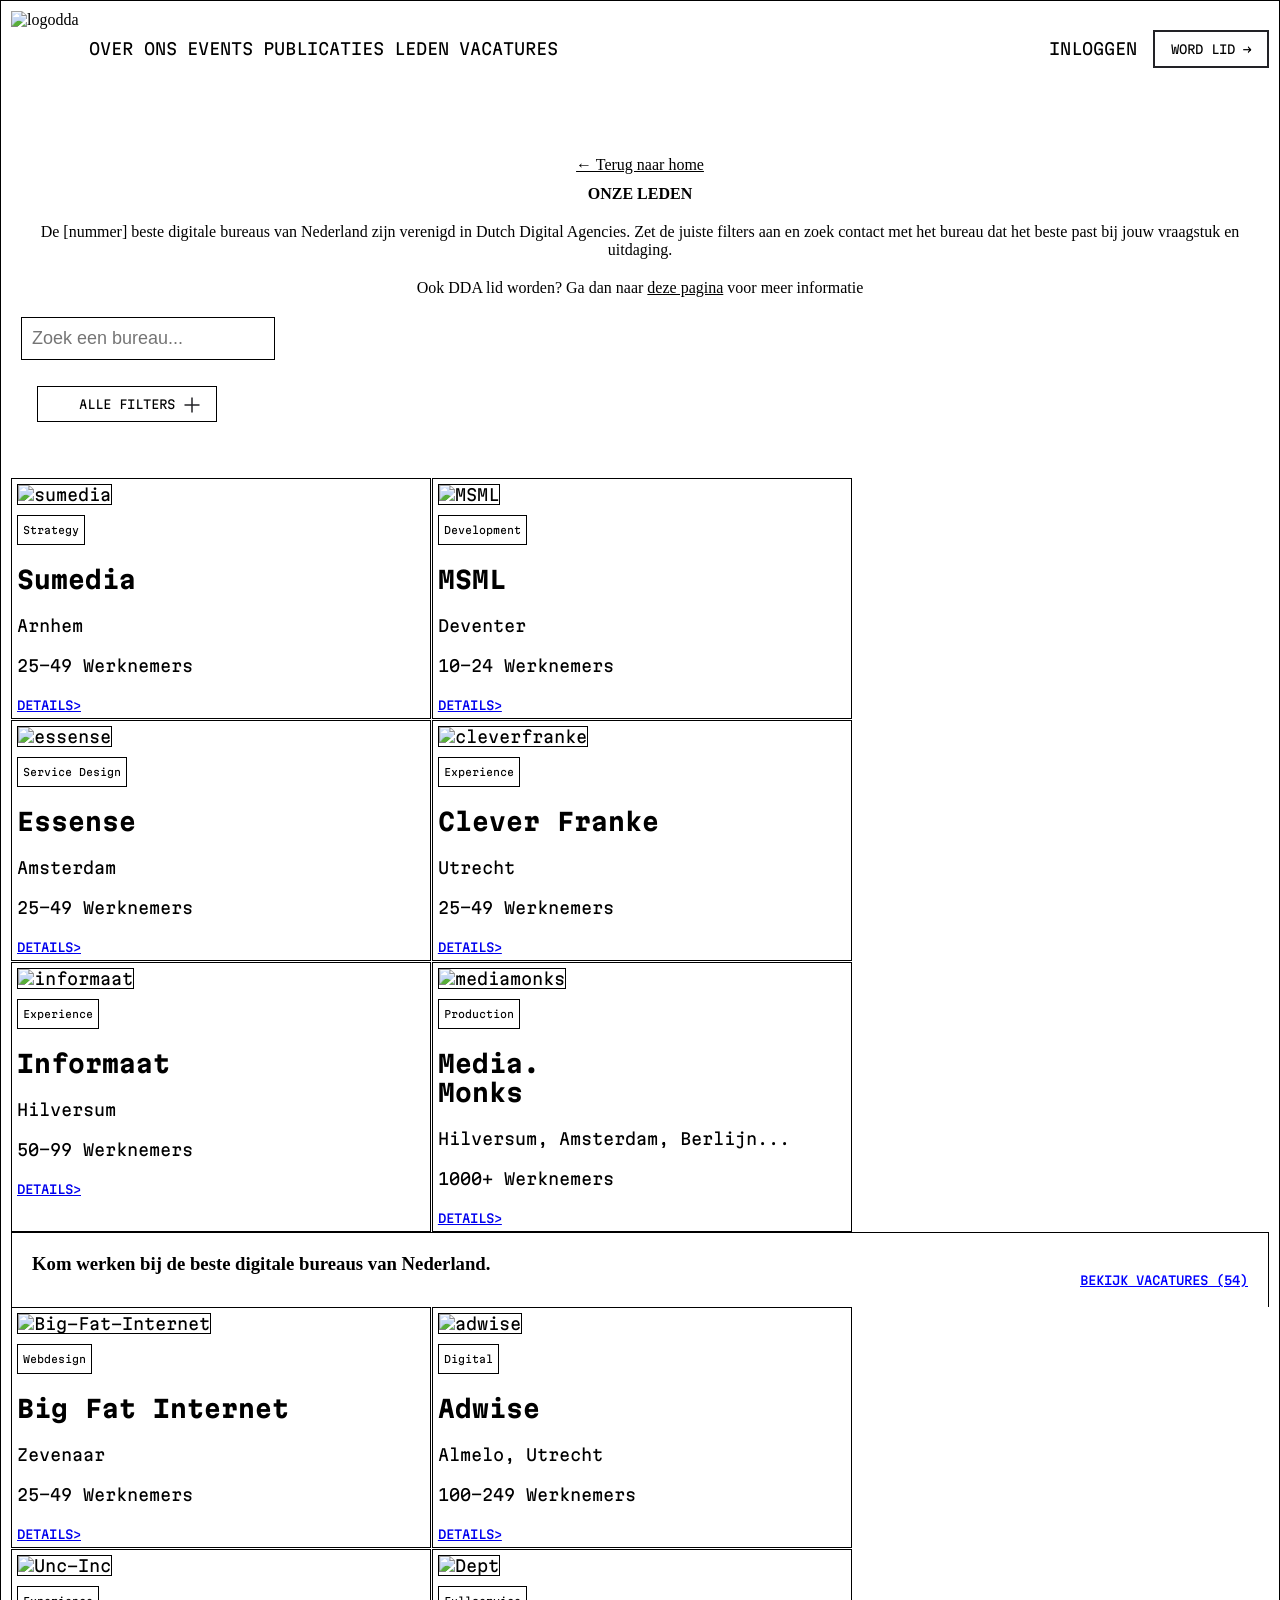
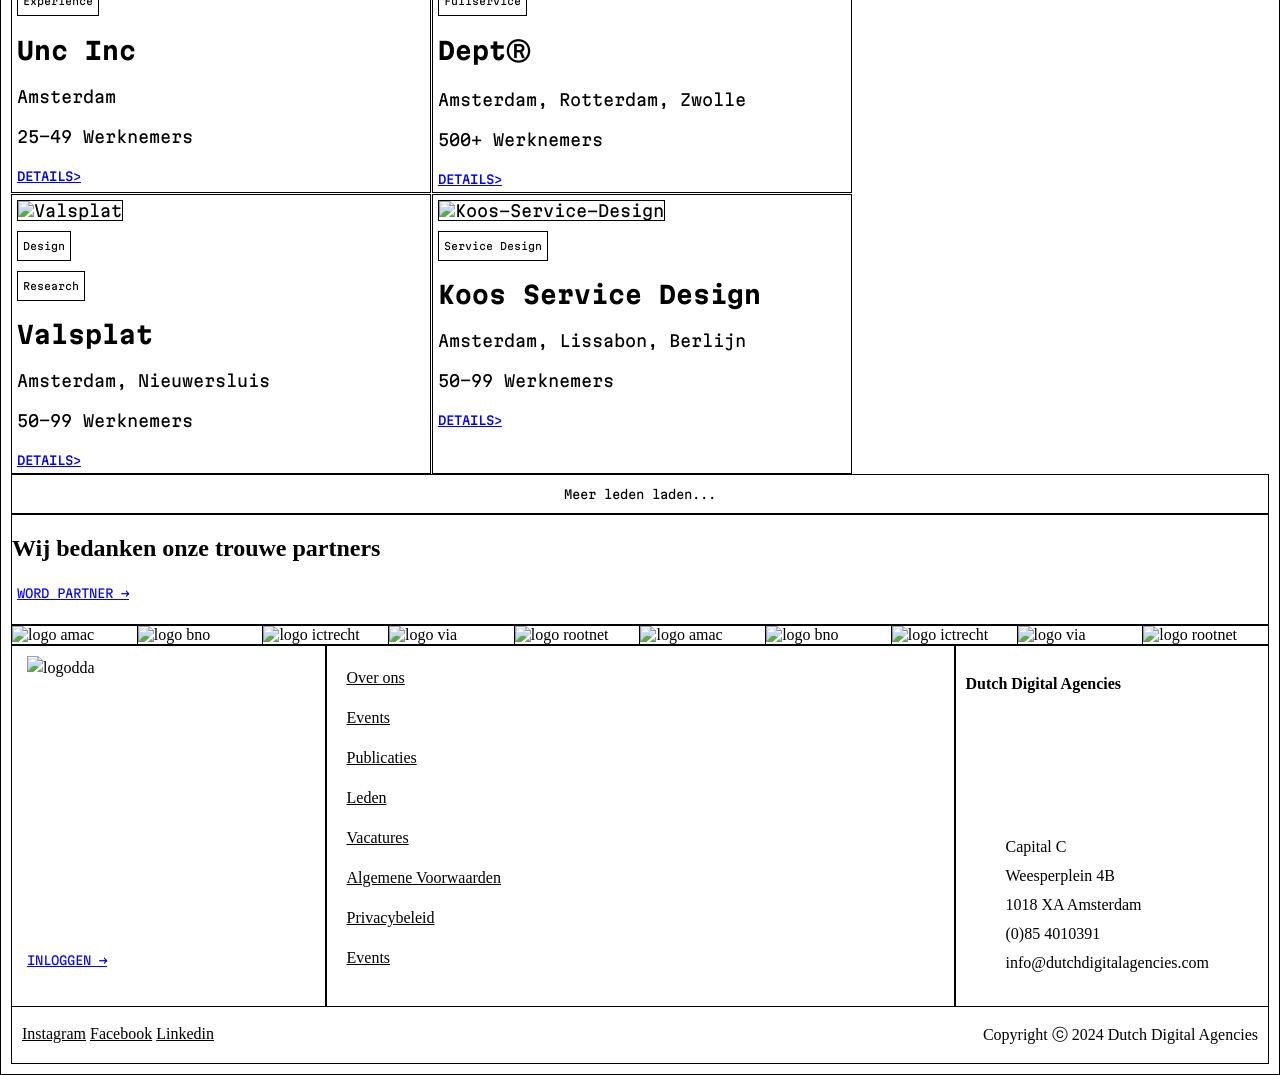
==== commit b7e54cc9: "nieuw" ====
--- a/index.html
+++ b/index.html
@@ -4,7 +4,7 @@
 <head>
   <meta charset="UTF-8">
   <meta name="viewport" content="width=device-width, initial-scale=1.0">
-  <title>Look and Feel</title>
+  <title>Fix The Flow</title>
   <link rel="preconnect" href="https://fonts.googleapis.com">
   <link rel="preconnect" href="https://fonts.gstatic.com" crossorigin>
   <link href="https://fonts.googleapis.com/css2?family=Archivo:ital,wght@0,100..900;1,100..900&display=swap"
@@ -69,99 +69,104 @@
   <form class="filter">
     <input type="text" id="search-input" placeholder="Zoek een bureau..." onkeyup="filterItems()">
     <div class="functionscontainer">
-      <ul id="items-list">
-        <li class="allfunctions">
-          <button id="allfunctionstoggle">Alle functies ⬇</button>
-        </li>
-        <li>
-          <select class="filter-element">
-            <option value="">Expertise</option>
-            <option value="Design">Design</option>
-            <option value="Research">Research</option>
-            <option value="Research">Service Design</option>
-            <option value="Research">Strategy</option>
-            <option value="Research">HR</option>
-            <option value="Research">Development</option>
-            <option value="Research">Experience</option>
-          </select>
-
-          <span class="plus-sign">
-            <svg width="24" height="24" viewBox="0 0 24 24" fill="none" xmlns="http://www.w3.org/2000/svg">
-              <path d="M12 4.5L12 19.5" stroke="#222226" stroke-width="1.5" stroke-miterlimit="4.62023"
-                stroke-linejoin="round" />
-              <path d="M19.5 12L4.5 12" stroke="#222226" stroke-width="1.5" stroke-miterlimit="4.62023"
-                stroke-linejoin="round" />
-            </svg>
-          </span>
-        </li>
-
-
-        <li>
-          <select class="filter-element">
-            <option value="">Branche</option>
-            <option value="Design">Design</option>
-            <option value="Research">Research</option>
-          </select>
-          <span class="plus-sign">
-            <svg width="24" height="24" viewBox="0 0 24 24" fill="none" xmlns="http://www.w3.org/2000/svg">
-              <path d="M12 4.5L12 19.5" stroke="#222226" stroke-width="1.5" stroke-miterlimit="4.62023"
-                stroke-linejoin="round" />
-              <path d="M19.5 12L4.5 12" stroke="#222226" stroke-width="1.5" stroke-miterlimit="4.62023"
-                stroke-linejoin="round" />
-            </svg>
-          </span>
-        </li>
-
-        <li>
-          <select class="filter-element">
-            <option value="">Omvang</option>
-            <option value="Design">Design</option>
-            <option value="Research">Research</option>
-          </select>
-          <span class="plus-sign">
-            <svg width="24" height="24" viewBox="0 0 24 24" fill="none" xmlns="http://www.w3.org/2000/svg">
-              <path d="M12 4.5L12 19.5" stroke="#222226" stroke-width="1.5" stroke-miterlimit="4.62023"
-                stroke-linejoin="round" />
-              <path d="M19.5 12L4.5 12" stroke="#222226" stroke-width="1.5" stroke-miterlimit="4.62023"
-                stroke-linejoin="round" />
-            </svg>
-          </span>
-        </li>
-
-        <li>
-          <select class="filter-element">
-            <option value="">Provincie</option>
-            <option value="Design">Design</option>
-            <option value="Research">Research</option>
-          </select>
-          <span class="plus-sign">
-            <svg width="24" height="24" viewBox="0 0 24 24" fill="none" xmlns="http://www.w3.org/2000/svg">
-              <path d="M12 4.5L12 19.5" stroke="#222226" stroke-width="1.5" stroke-miterlimit="4.62023"
-                stroke-linejoin="round" />
-              <path d="M19.5 12L4.5 12" stroke="#222226" stroke-width="1.5" stroke-miterlimit="4.62023"
-                stroke-linejoin="round" />
-            </svg>
-          </span>
-        </li>
-
-        <li>
-          <select class="filter-element">
-            <option value="">Sorteren</option>
-            <option value="Design">Design</option>
-            <option value="Research">Research</option>
-          </select>
-          <span class="plus-sign">
-            <svg width="24" height="24" viewBox="0 0 24 24" fill="none" xmlns="http://www.w3.org/2000/svg">
-              <path d="M12 4.5L12 19.5" stroke="#222226" stroke-width="1.5" stroke-miterlimit="4.62023"
-                stroke-linejoin="round" />
-              <path d="M19.5 12L4.5 12" stroke="#222226" stroke-width="1.5" stroke-miterlimit="4.62023"
-                stroke-linejoin="round" />
-            </svg>
-          </span>
-        </li>
-      </ul>
-    </div>
-  </form>
+        <ul id="items-list">
+            <li class="allfunctions">
+                <button id="allfunctionstoggle">
+                    <span id="toggle-text">Alle filters</span>
+                    <span id="toggle-icon" class="plus-sign">
+                        <svg width="24" height="24" viewBox="0 0 24 24" fill="none" xmlns="http://www.w3.org/2000/svg">
+                            <path d="M12 4.5L12 19.5" stroke="#222226" stroke-width="1.5" stroke-miterlimit="4.62023"
+                                stroke-linejoin="round" />
+                            <path d="M19.5 12L4.5 12" stroke="#222226" stroke-width="1.5" stroke-miterlimit="4.62023"
+                                stroke-linejoin="round" />
+                        </svg>
+                    </span>
+                </button>
+            </li>
+            <li>
+                <select class="filter-element">
+                    <option value="">Expertise</option>
+                    <option value="Design">Design</option>
+                    <option value="Research">Research</option>
+                    <option value="Service Design">Service Design</option>
+                    <option value="Strategy">Strategy</option>
+                    <option value="HR">HR</option>
+                    <option value="Development">Development</option>
+                    <option value="Experience">Experience</option>
+                </select>
+                <span class="plus-sign">
+                    <svg width="24" height="24" viewBox="0 0 24 24" fill="none" xmlns="http://www.w3.org/2000/svg">
+                        <path d="M12 4.5L12 19.5" stroke="#222226" stroke-width="1.5" stroke-miterlimit="4.62023"
+                            stroke-linejoin="round" />
+                        <path d="M19.5 12L4.5 12" stroke="#222226" stroke-width="1.5" stroke-miterlimit="4.62023"
+                            stroke-linejoin="round" />
+                    </svg>
+                </span>
+            </li>
+            <li>
+                <select class="filter-element">
+                    <option value="">Branche</option>
+                    <option value="Design">Design</option>
+                    <option value="Research">Research</option>
+                </select>
+                <span class="plus-sign">
+                    <svg width="24" height="24" viewBox="0 0 24 24" fill="none" xmlns="http://www.w3.org/2000/svg">
+                        <path d="M12 4.5L12 19.5" stroke="#222226" stroke-width="1.5" stroke-miterlimit="4.62023"
+                            stroke-linejoin="round" />
+                        <path d="M19.5 12L4.5 12" stroke="#222226" stroke-width="1.5" stroke-miterlimit="4.62023"
+                            stroke-linejoin="round" />
+                    </svg>
+                </span>
+            </li>
+            <li>
+                <select class="filter-element">
+                    <option value="">Omvang</option>
+                    <option value="Design">Design</option>
+                    <option value="Research">Research</option>
+                </select>
+                <span class="plus-sign">
+                    <svg width="24" height="24" viewBox="0 0 24 24" fill="none" xmlns="http://www.w3.org/2000/svg">
+                        <path d="M12 4.5L12 19.5" stroke="#222226" stroke-width="1.5" stroke-miterlimit="4.62023"
+                            stroke-linejoin="round" />
+                        <path d="M19.5 12L4.5 12" stroke="#222226" stroke-width="1.5" stroke-miterlimit="4.62023"
+                            stroke-linejoin="round" />
+                    </svg>
+                </span>
+            </li>
+            <li>
+                <select class="filter-element">
+                    <option value="">Provincie</option>
+                    <option value="Design">Design</option>
+                    <option value="Research">Research</option>
+                </select>
+                <span class="plus-sign">
+                    <svg width="24" height="24" viewBox="0 0 24 24" fill="none" xmlns="http://www.w3.org/2000/svg">
+                        <path d="M12 4.5L12 19.5" stroke="#222226" stroke-width="1.5" stroke-miterlimit="4.62023"
+                            stroke-linejoin="round" />
+                        <path d="M19.5 12L4.5 12" stroke="#222226" stroke-width="1.5" stroke-miterlimit="4.62023"
+                            stroke-linejoin="round" />
+                    </svg>
+                </span>
+            </li>
+            <li>
+                <select class="filter-element">
+                    <option value="">Sorteren</option>
+                    <option value="Design">Design</option>
+                    <option value="Research">Research</option>
+                </select>
+                <span class="plus-sign">
+                    <svg width="24" height="24" viewBox="0 0 24 24" fill="none" xmlns="http://www.w3.org/2000/svg">
+                        <path d="M12 4.5L12 19.5" stroke="#222226" stroke-width="1.5" stroke-miterlimit="4.62023"
+                            stroke-linejoin="round" />
+                        <path d="M19.5 12L4.5 12" stroke="#222226" stroke-width="1.5" stroke-miterlimit="4.62023"
+                            stroke-linejoin="round" />
+                    </svg>
+                </span>
+            </li>
+        </ul>
+    </div>
+</form>
+
 
   <section class="block-container">
     <article class="block">
--- a/styles.css
+++ b/styles.css
@@ -144,39 +144,52 @@
     }
 }
 
-  .filter {
+.filter {
     margin-bottom: 20px;
     padding: 10px;
 
-    button{
+    button {
         display: flex;
         align-items: center;
         justify-content: center;
         font-size: 12px;
+        width: 15em;
         font-family: "Martian Mono";
         text-transform: uppercase;
         gap: 12px;
-        padding: 10px 16px 10px 16px;
+        padding: 10px 16px;
         background-color: white;
-        
-    }
-
-    /* li {
-        overflow: hidden;
-        max-height: 100px;
-        transition: max-height .45s ease;
-    } */
-}
-
-#items-list:not(.functionsVisible) {
-    li:not(.allfunctions) {
-        display: none;
-    }
-}
-
-.functionscontainer {
-    overflow: auto;
-}
+        border: 1px solid #000000; /* Voeg een rand toe voor een betere uitstraling */
+    }
+
+    #toggle-icon {
+        display: inline-block;
+        transition: transform 0.3s ease;
+    }
+
+    #toggle-text {
+        transition: opacity 0.3s ease;
+    }
+
+    #items-list:not(.functionsVisible) {
+        li:not(.allfunctions) {
+            display: none;
+        }
+    }
+
+    .functionscontainer {
+        overflow: auto;
+    }
+}
+
+.functionsVisible #toggle-text {
+    opacity: 0;
+}
+
+.functionsVisible #toggle-icon {
+    transform: rotate(45deg); /* Draai het kruisje wanneer de filters open zijn */
+}
+
 
 .filter #search-input {
     flex-wrap: wrap;
@@ -215,8 +228,8 @@
 
     .plus-sign{
       position: absolute;
-      right: 22px;
-      top: 25px;
+      right: 15px;
+      top: 15px;
       padding-right: 10px;
       height: 25%;
       width: 10%;
@@ -228,7 +241,7 @@
 .block-container {
     display: flex;
     flex-direction: column; /* Standaard verticale richting */
-    max-width: 97%;
+    max-width: 100%;
     gap: 16px; /* Ruimte tussen blokken */
     font-family: "Martian Mono";
 
@@ -275,7 +288,7 @@
 }
 
 /* Media query voor grotere schermen */
-@media (min-width: 1024px) {
+@media (min-width: 1000px) {
     .block-container {
         flex-direction: row; /* Horizontale richting */
         flex-wrap: wrap; /* Laat blokken wrappen als nodig */
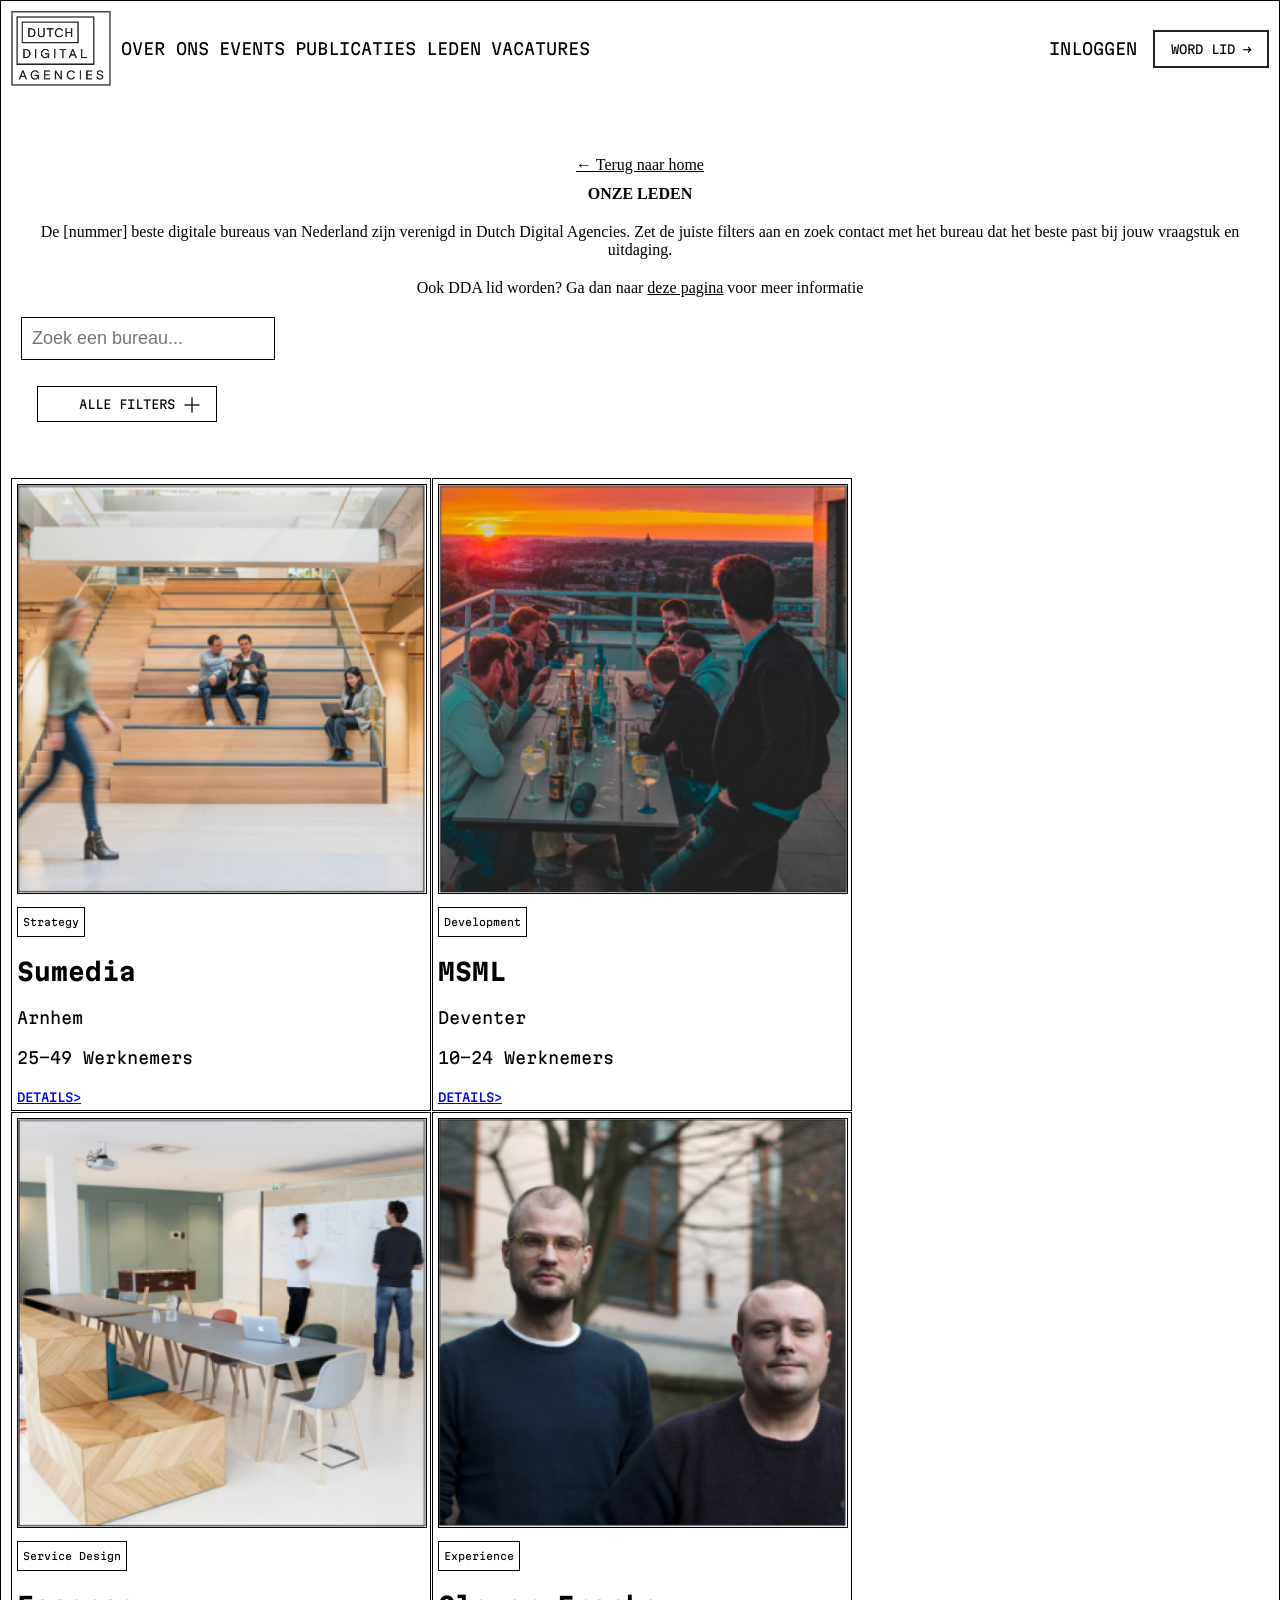
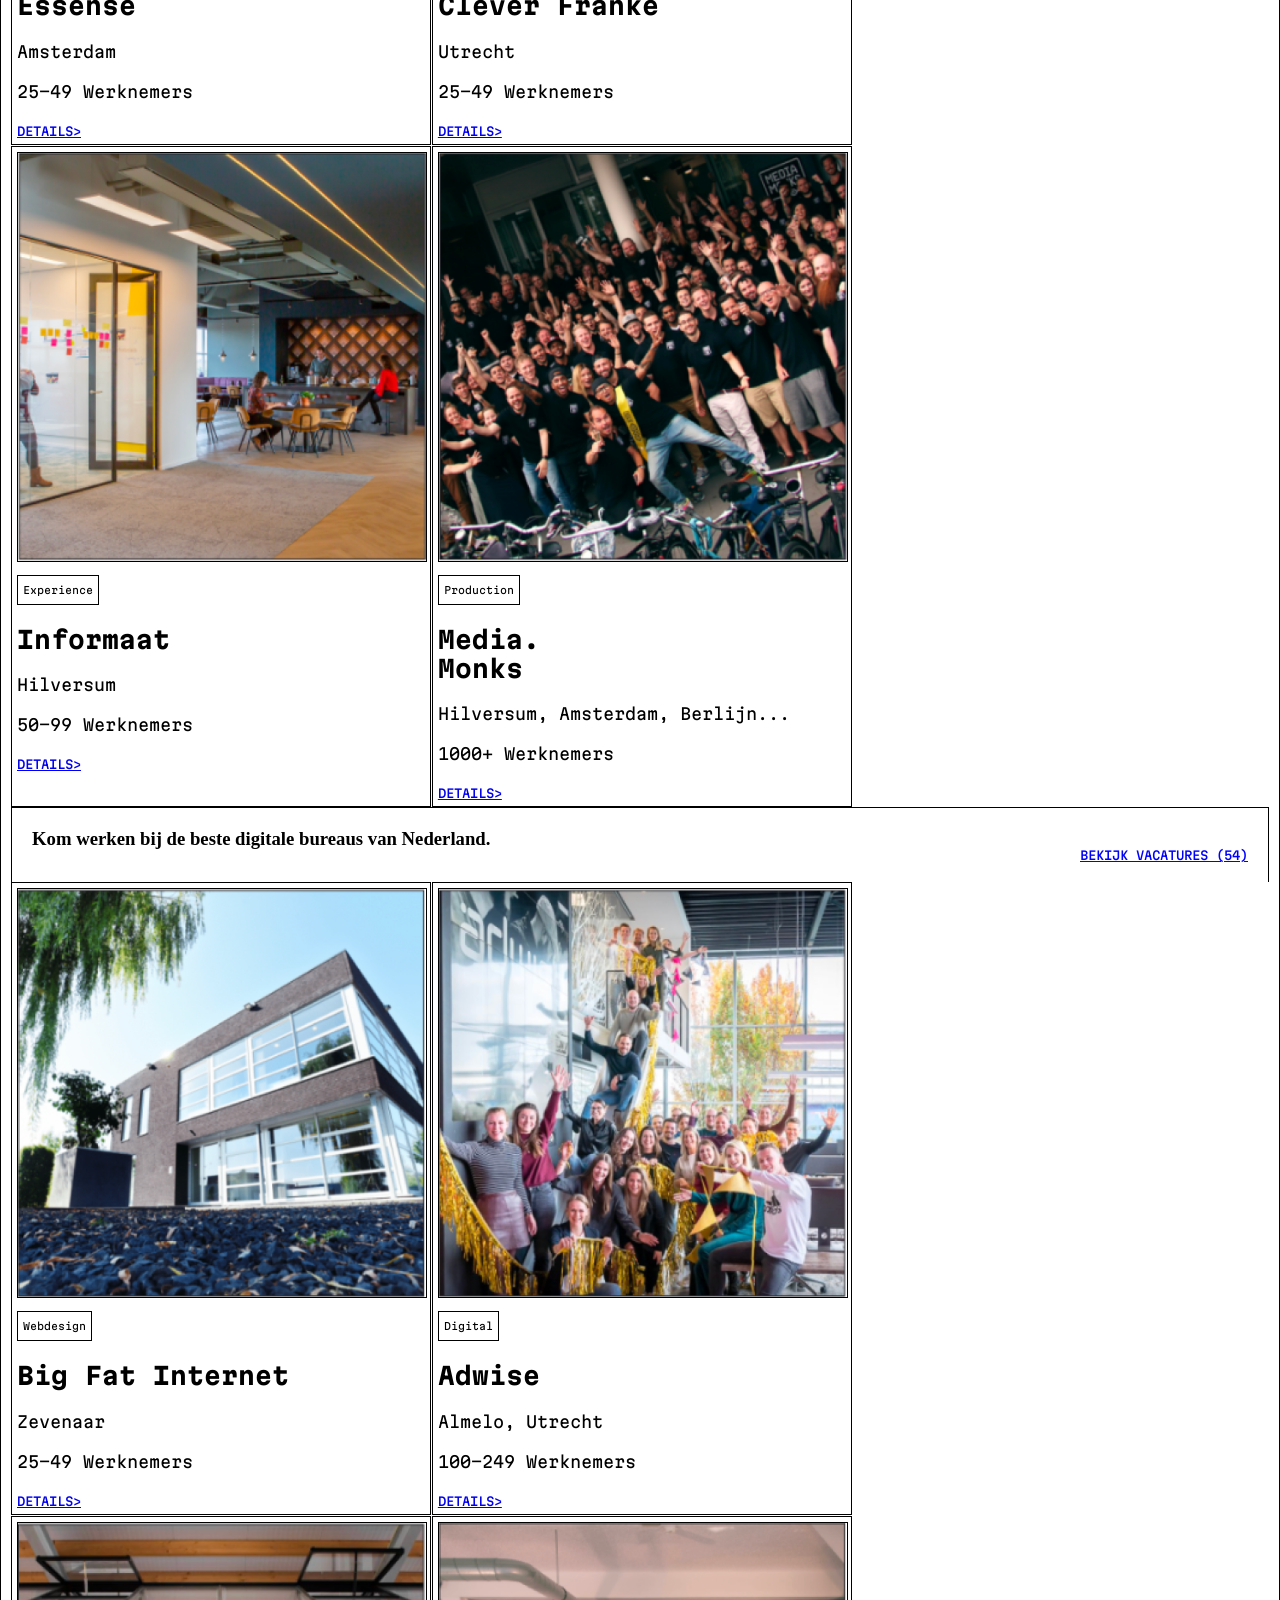
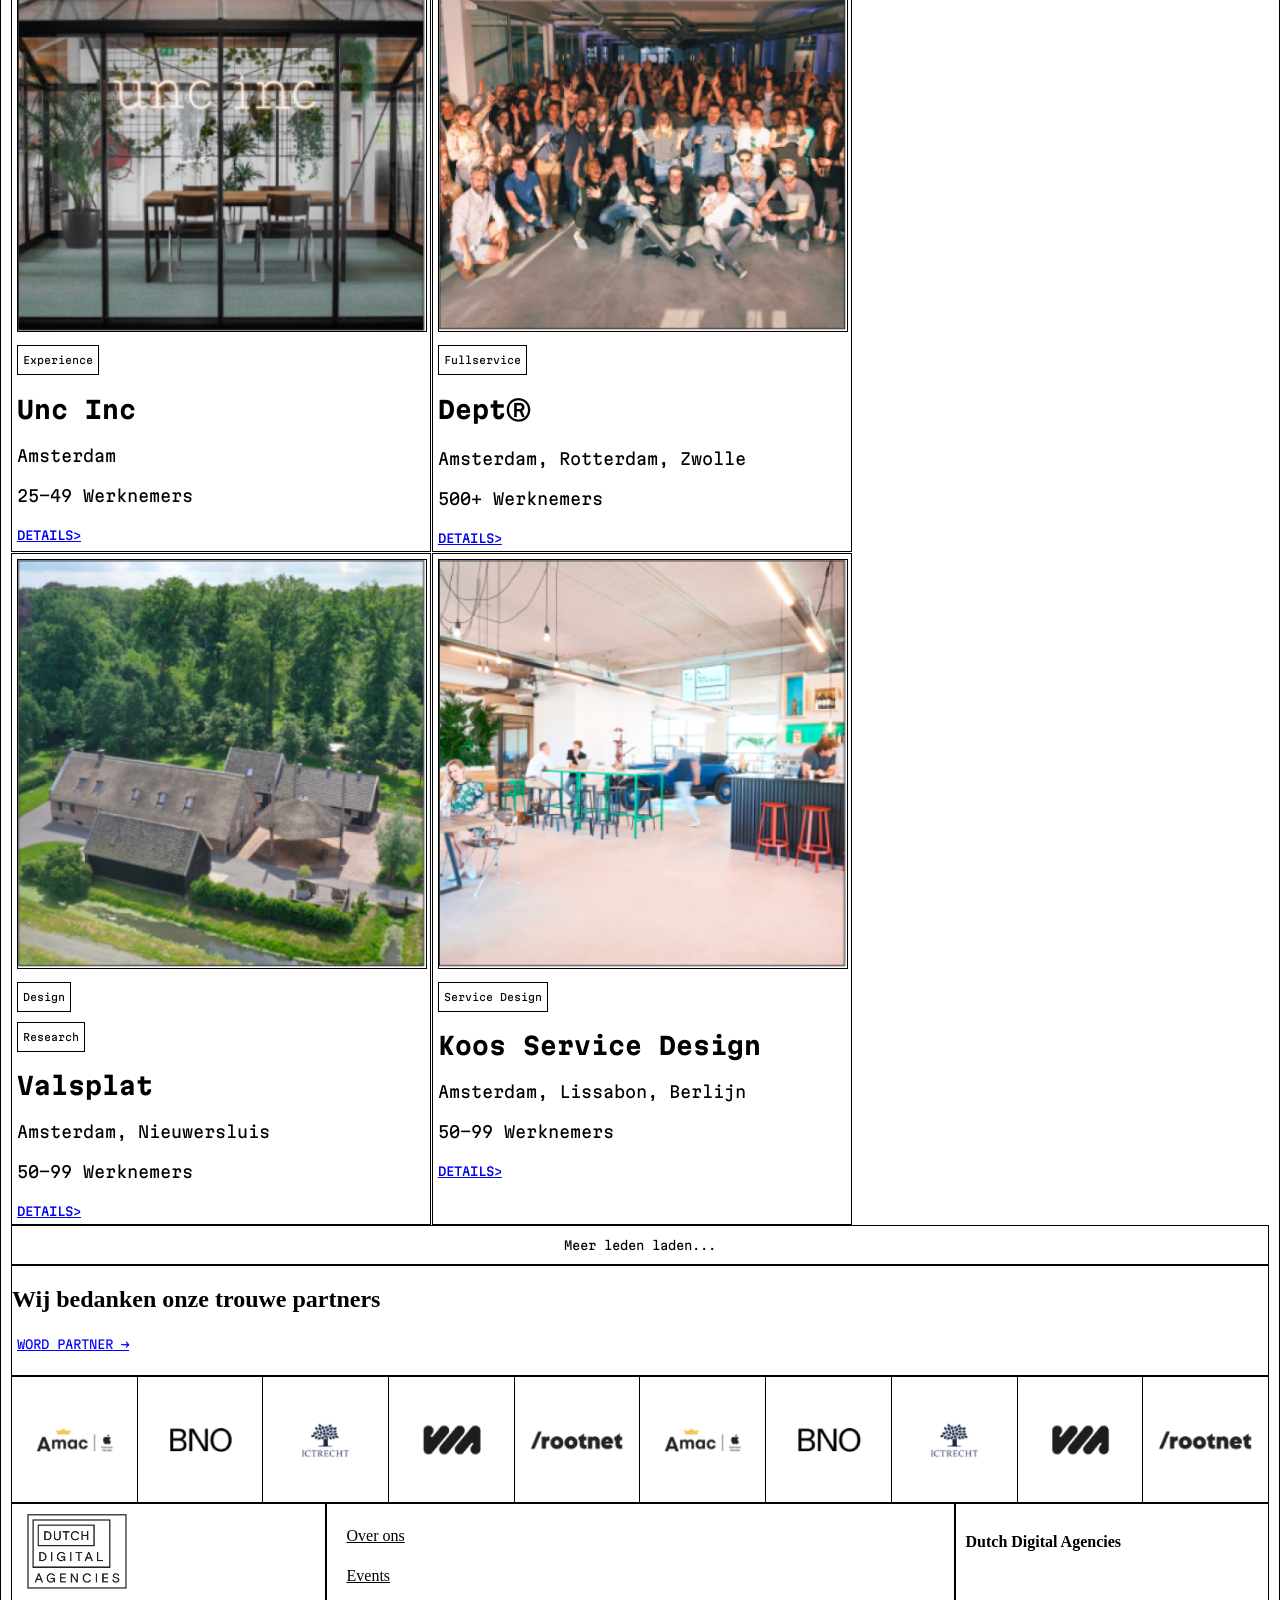
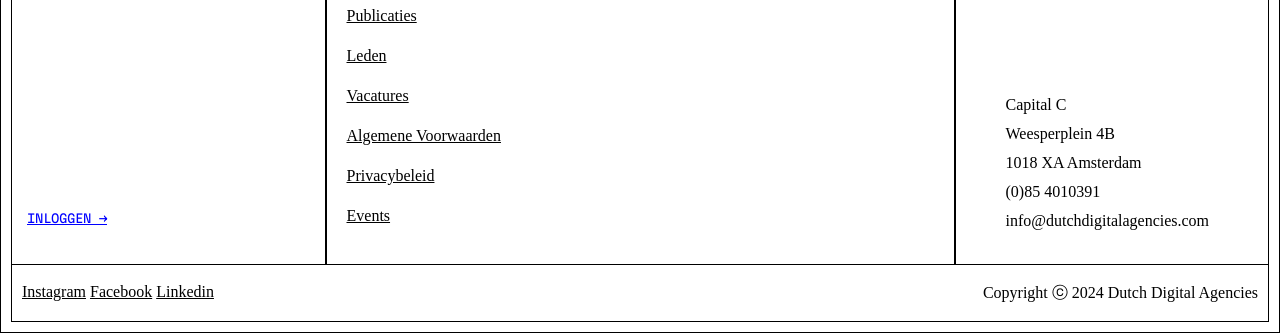
==== commit 992da7a0: "fixes #11" ====
--- a/index.html
+++ b/index.html
@@ -23,7 +23,7 @@
 
   <header>
     <nav class="topnav">
-      <img src="logodda.png" alt="logodda">
+      <img src="images/logodda.png" alt="logodda">
 
       <!-- Navigation links for desktop -->
       <div class="nav-links">
@@ -170,7 +170,7 @@
 
   <section class="block-container">
     <article class="block">
-      <img src="sumedia.png" alt="sumedia">
+      <img src="images/sumedia.png" alt="sumedia">
       <p class="strategy">Strategy</p>
       <h2>Sumedia</h2>
       <p>Arnhem</p>
@@ -179,7 +179,7 @@
     </article>
 
     <article class="block">
-      <img src="msml.png" alt="MSML">
+      <img src="images/msml.png" alt="MSML">
       <p class="strategy">Development</p>
       <h2>MSML</h2>
       <p>Deventer</p>
@@ -188,7 +188,7 @@
     </article>
 
     <article class="block">
-      <img src="essense.png" alt="essense">
+      <img src="images/essense.png" alt="essense">
       <p class="strategy">Service Design</p>
       <h2>Essense</h2>
       <p>Amsterdam</p>
@@ -197,7 +197,7 @@
     </article>
 
     <article class="block">
-      <img src="cleverfranke.png" alt="cleverfranke">
+      <img src="images/cleverfranke.png" alt="cleverfranke">
       <p class="strategy">Experience</p>
       <h2>Clever Franke</h2>
       <p>Utrecht</p>
@@ -206,7 +206,7 @@
     </article>
 
     <article class="block">
-      <img src="informaat.png" alt="informaat">
+      <img src="images/informaat.png" alt="informaat">
       <p class="strategy">Experience</p>
       <h2>Informaat</h2>
       <p>Hilversum</p>
@@ -215,7 +215,7 @@
     </article>
 
     <article class="block">
-      <img src="mediamonks.png" alt="mediamonks">
+      <img src="images/mediamonks.png" alt="mediamonks">
       <p class="strategy">Production</p>
       <h2>Media.<br>Monks</h2>
       <p>Hilversum, Amsterdam, Berlijn...</p>
@@ -231,7 +231,7 @@
 
   <section class="block-container">
     <article class="block">
-      <img src="bfinternet.png" alt="Big-Fat-Internet">
+      <img src="images/bfinternet.png" alt="Big-Fat-Internet">
       <p class="strategy">Webdesign</p>
       <h2>Big Fat Internet</h2>
       <p>Zevenaar</p>
@@ -240,7 +240,7 @@
     </article>
 
     <article class="block">
-      <img src="adwise.png" alt="adwise">
+      <img src="images/adwise.png" alt="adwise">
       <p class="strategy">Digital</p>
       <h2>Adwise</h2>
       <p>Almelo, Utrecht</p>
@@ -249,7 +249,7 @@
     </article>
 
     <article class="block">
-      <img src="uncinc.png" alt="Unc-Inc">
+      <img src="images/uncinc.png" alt="Unc-Inc">
       <p class="strategy">Experience</p>
       <h2>Unc Inc</h2>
       <p>Amsterdam</p>
@@ -258,7 +258,7 @@
     </article>
 
     <article class="block">
-      <img src="dept.png" alt="Dept">
+      <img src="images/dept.png" alt="Dept">
       <p class="strategy">Fullservice</p>
       <h2>DeptⓇ</h2>
       <p>Amsterdam, Rotterdam, Zwolle</p>
@@ -267,7 +267,7 @@
     </article>
 
     <article class="block">
-      <img src="valsplat.png" alt="Valsplat">
+      <img src="images/valsplat.png" alt="Valsplat">
       <p class="strategy">Design</p>
       <p class="strategy">Research</p>
       <h2>Valsplat</h2>
@@ -277,7 +277,7 @@
     </article>
 
     <article class="block">
-      <img src="ksdesign.png" alt="Koos-Service-Design">
+      <img src="images/ksdesign.png" alt="Koos-Service-Design">
       <p class="strategy">Service Design</p>
       <h2>Koos Service Design</h2>
       <p>Amsterdam, Lissabon, Berlijn</p>
@@ -296,21 +296,21 @@
   </section>
 
   <article class="partner-carousel">
-    <img src="amac.png" alt="logo amac">
-    <img src="bno.png" alt="logo bno">
-    <img src="ictrecht.png" alt="logo ictrecht">
-    <img src="via.png" alt="logo via">
-    <img src="rootnet.png" alt="logo rootnet">
-    <img src="amac.png" alt="logo amac">
-    <img src="bno.png" alt="logo bno">
-    <img src="ictrecht.png" alt="logo ictrecht">
-    <img src="via.png" alt="logo via">
-    <img src="rootnet.png" alt="logo rootnet">
+    <img src="images/amac.png" alt="logo amac">
+    <img src="images/bno.png" alt="logo bno">
+    <img src="images/ictrecht.png" alt="logo ictrecht">
+    <img src="images/via.png" alt="logo via">
+    <img src="images/rootnet.png" alt="logo rootnet">
+    <img src="images/amac.png" alt="logo amac">
+    <img src="images/bno.png" alt="logo bno">
+    <img src="images/ictrecht.png" alt="logo ictrecht">
+    <img src="images/via.png" alt="logo via">
+    <img src="images/rootnet.png" alt="logo rootnet">
   </article>
 
   <footer>
     <div class="footer-inloggen">
-      <img src="logodda.png" alt="logodda">
+      <img src="images/logodda.png" alt="logodda">
       <a href="Inloggen">Inloggen →</a>
     </div>
 
--- a/styles.css
+++ b/styles.css
@@ -159,7 +159,7 @@
         gap: 12px;
         padding: 10px 16px;
         background-color: white;
-        border: 1px solid #000000; /* Voeg een rand toe voor een betere uitstraling */
+        border: 1px solid #000000;
     }
 
     #toggle-icon {
@@ -169,6 +169,7 @@
 
     #toggle-text {
         transition: opacity 0.3s ease;
+        color: black;
     }
 
     #items-list:not(.functionsVisible) {
@@ -180,10 +181,6 @@
     .functionscontainer {
         overflow: auto;
     }
-}
-
-.functionsVisible #toggle-text {
-    opacity: 0;
 }
 
 .functionsVisible #toggle-icon {
